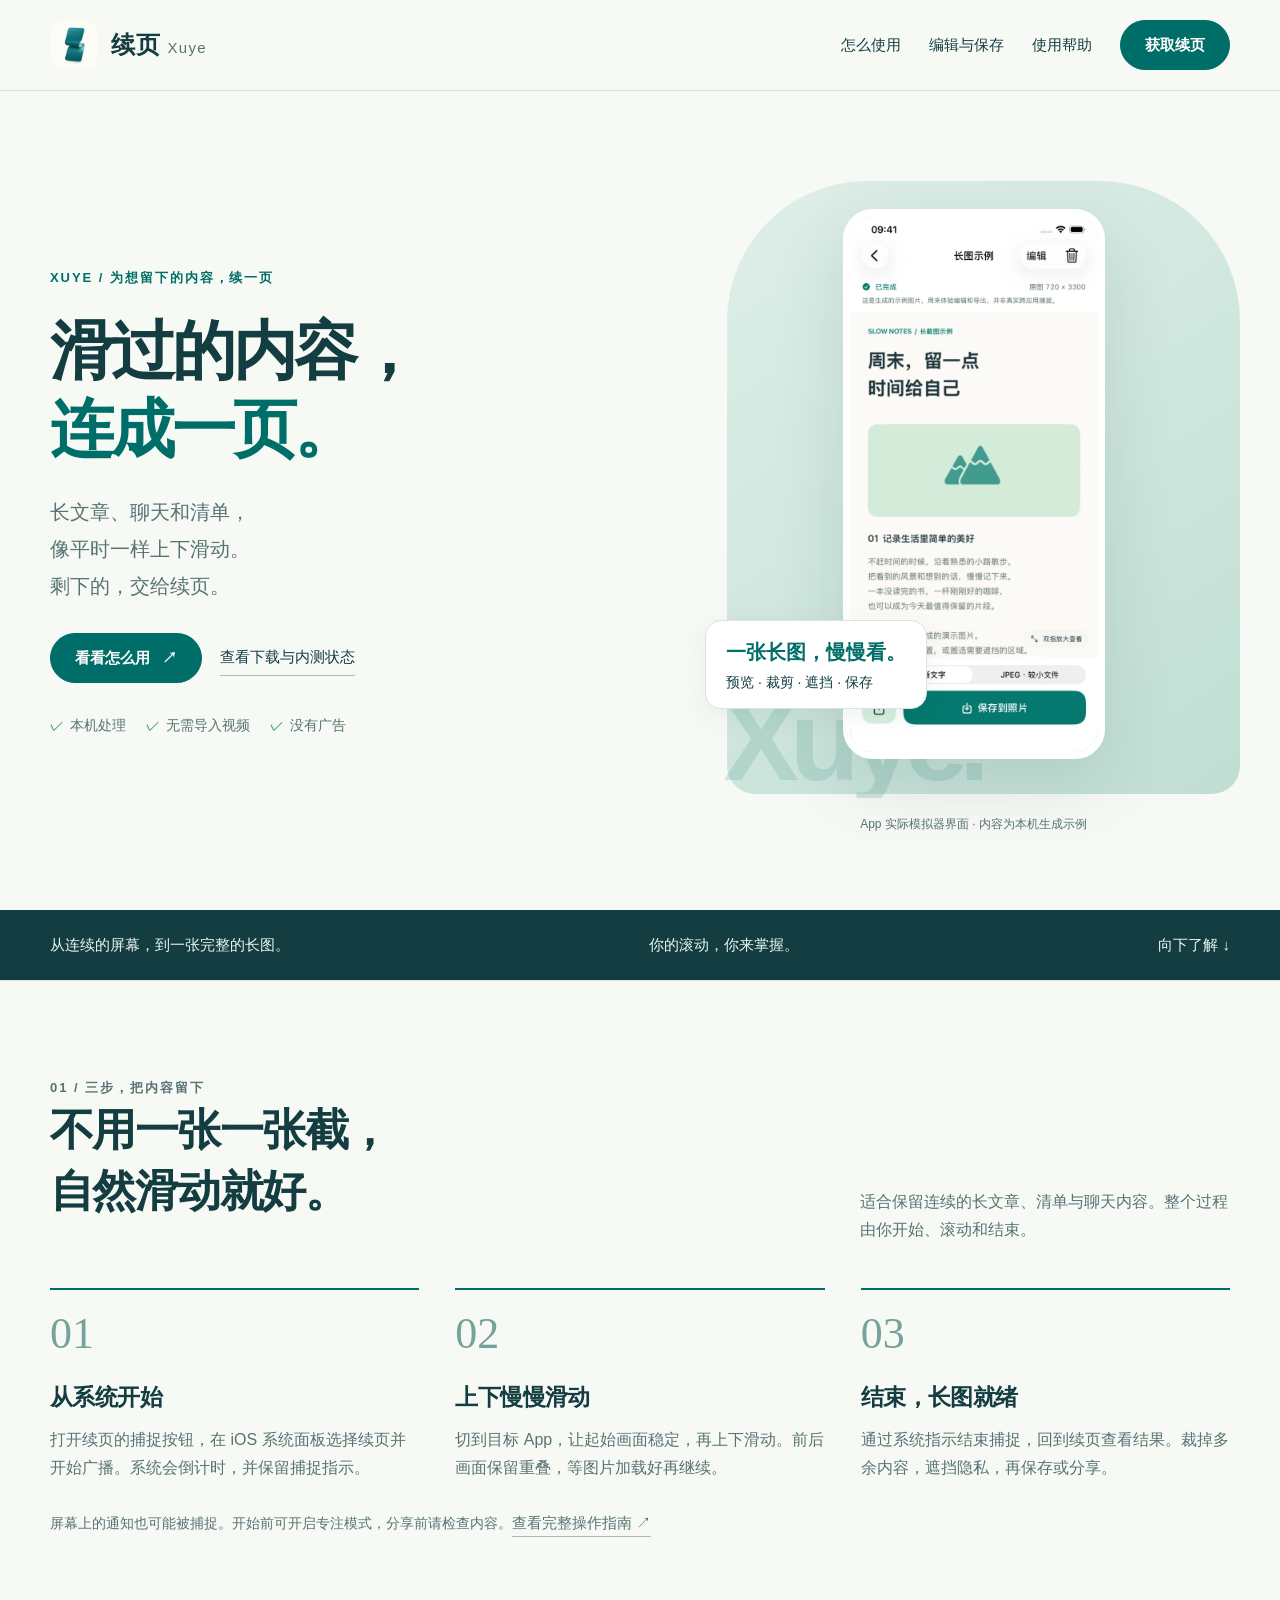
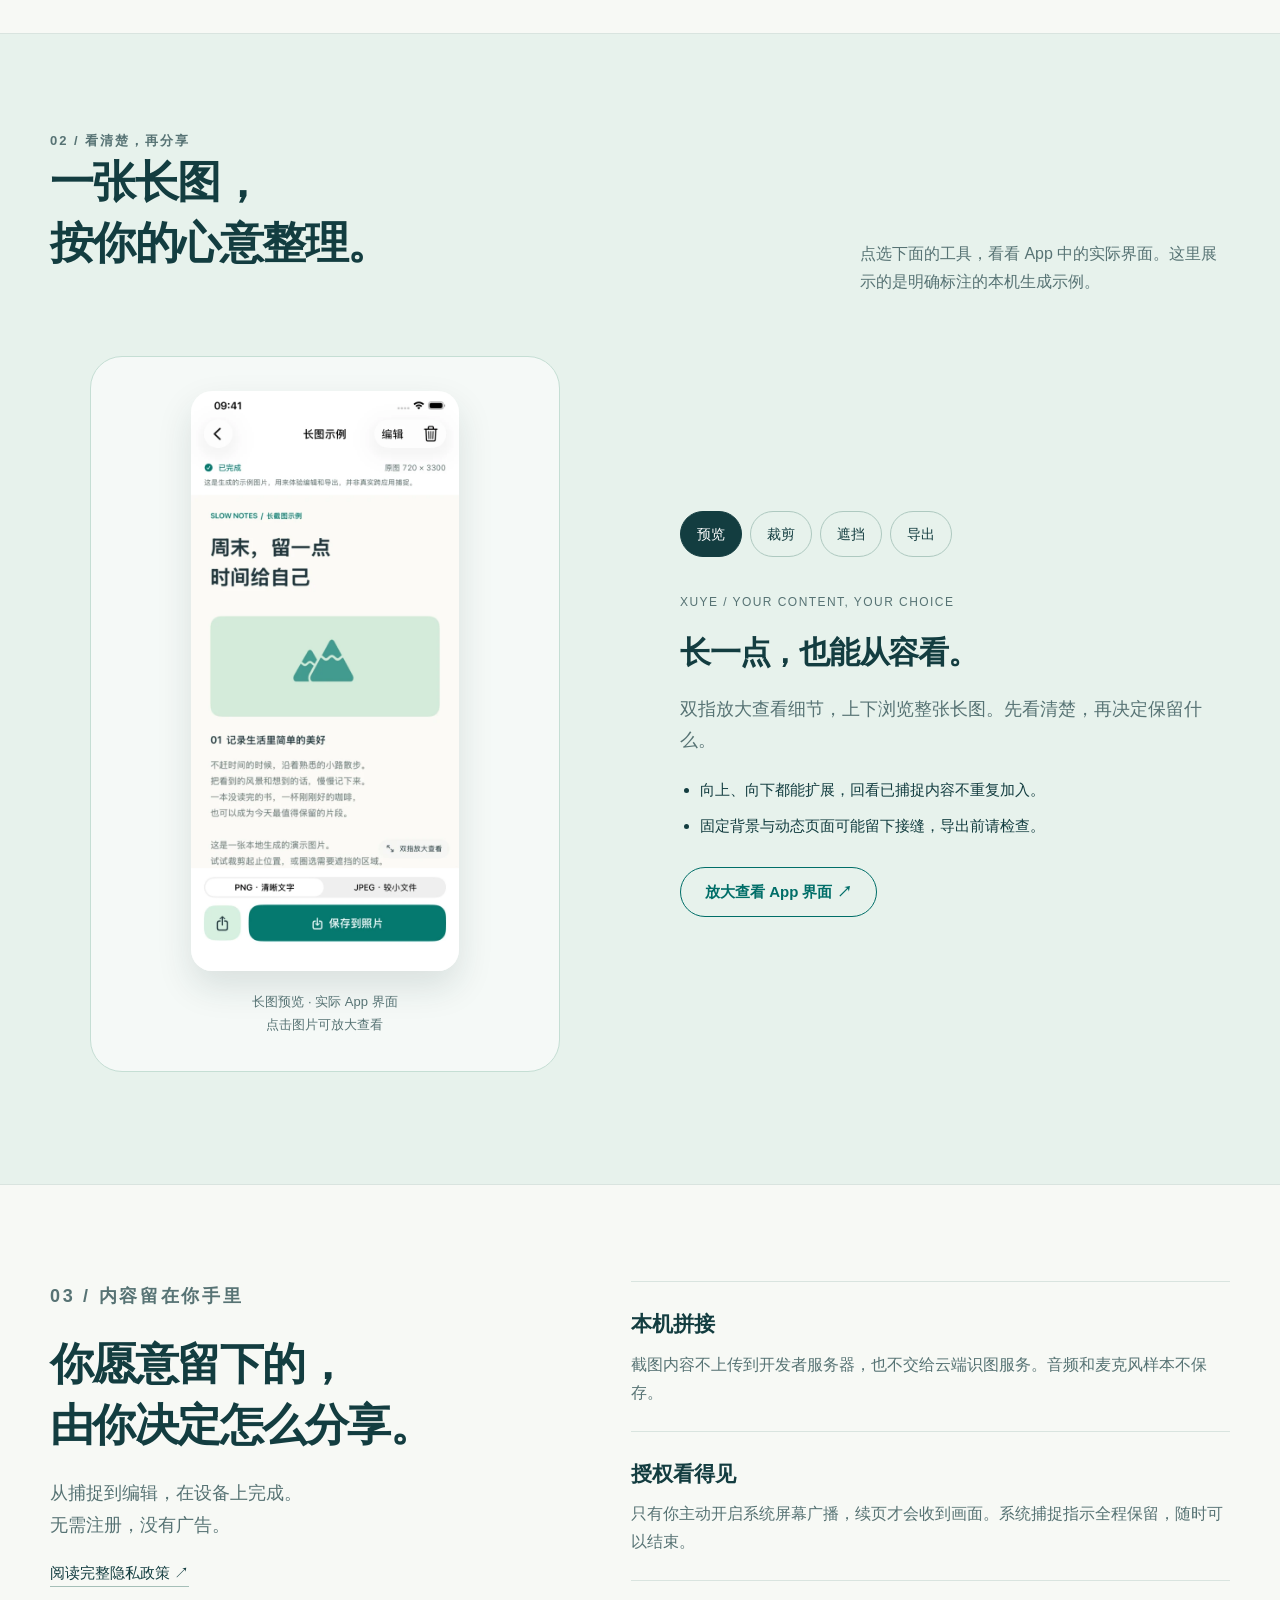
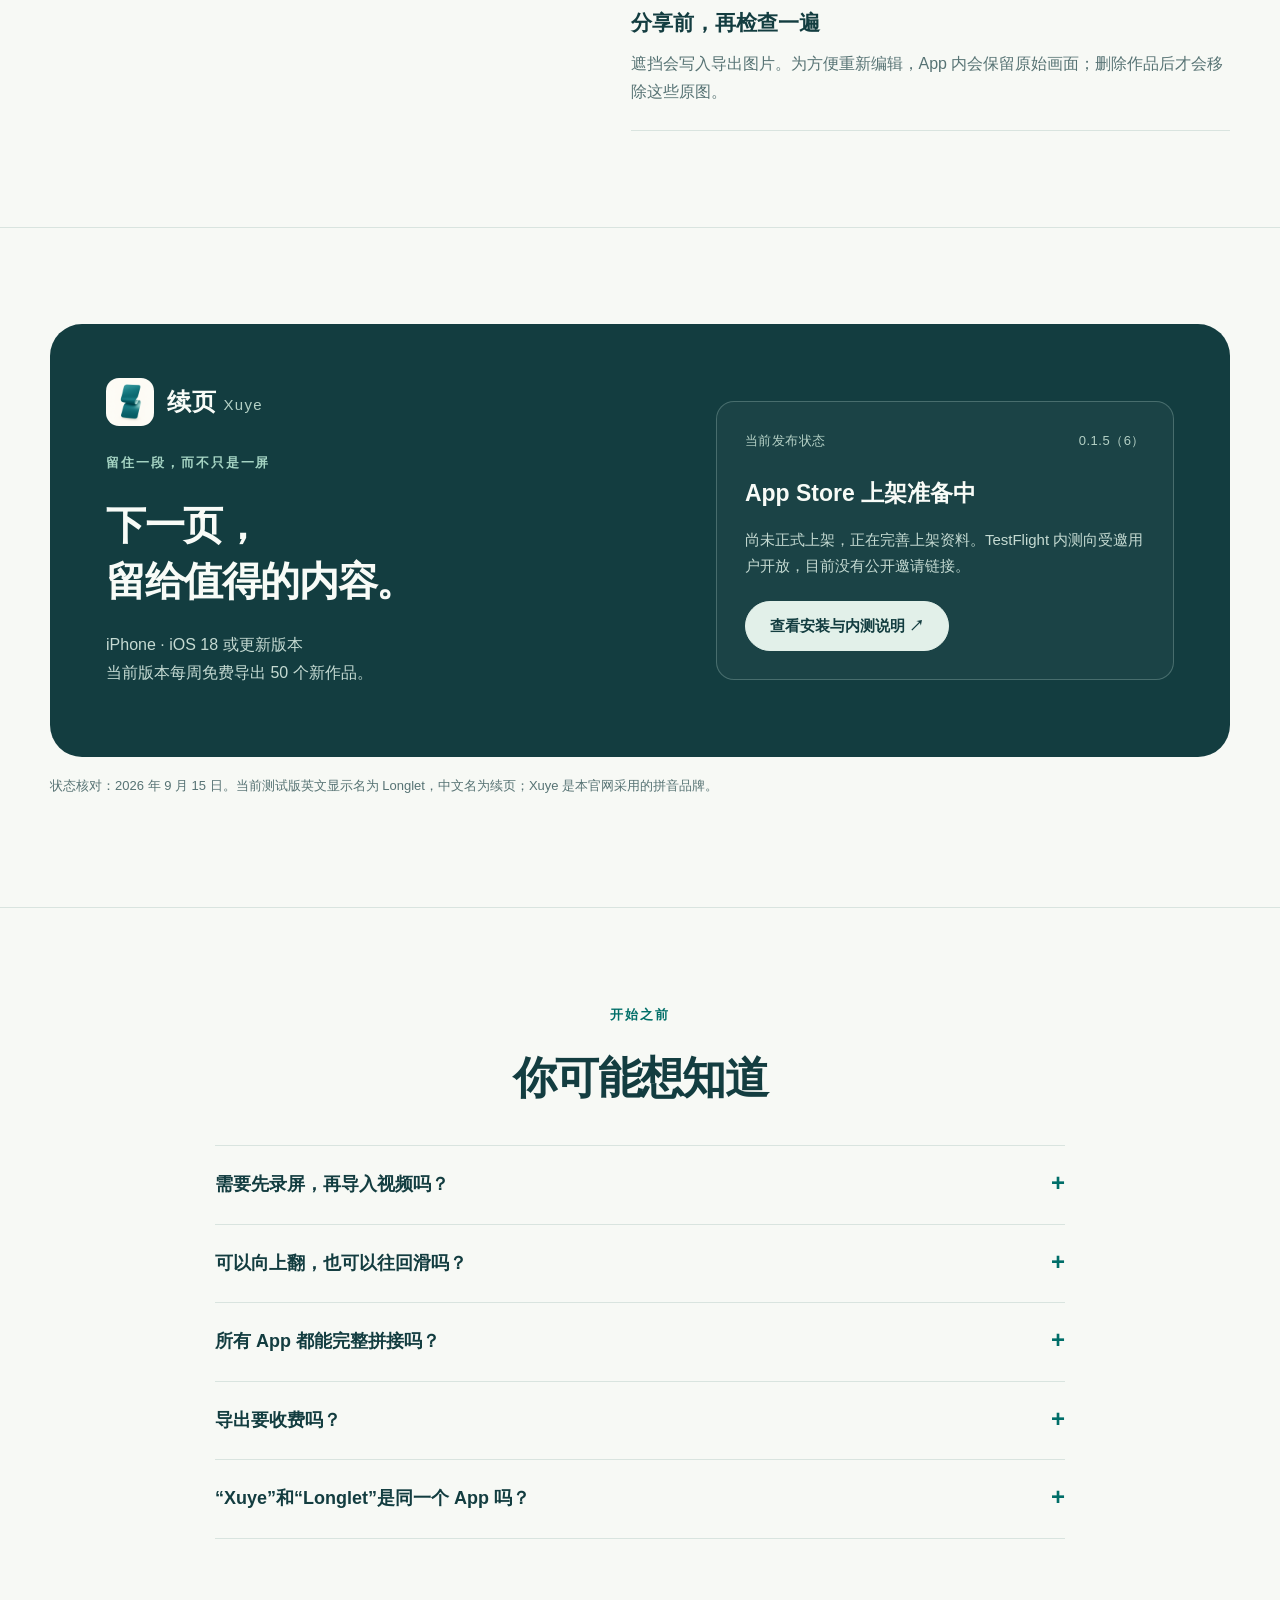
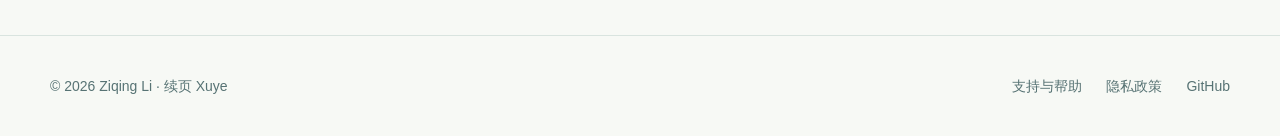
==== website/index.html @ c069013c "feat(web): publish Xuye product support and privacy pages Create the requested public Xuye marketing" ====
<!doctype html><html lang="zh-CN"><head><meta charset="utf-8"><meta name="viewport" content="width=device-width,initial-scale=1"><meta name="description" content="续页 Xuye，让连续滚动的屏幕内容变成一张长图。手动滚动、本机拼接，支持裁剪、隐私遮挡与 PNG/JPEG 导出。"><meta name="theme-color" content="#006e68"><title>续页 Xuye · 滑过的内容，连成一页</title><link rel="icon" href="assets/icon.png"><link rel="apple-touch-icon" href="assets/icon.png"><link rel="stylesheet" href="style.css"><script src="app.js" defer></script><link rel="canonical" href="https://xuye.zqli0924.chatgpt.site/"><meta property="og:type" content="website"><meta property="og:title" content="续页 Xuye · 滑过的内容，连成一页"><meta property="og:url" content="https://xuye.zqli0924.chatgpt.site/"></head><body><a class="skip" href="#main">跳到正文</a><header class="header"><div class="wrap header-inner"><a class="brand" href="./"><img src="assets/icon.png" width="48" height="48" alt="续页青色折页图标"><span>续页<small>Xuye</small></span></a><nav class="nav" id="site-nav" aria-label="主导航"><a href="#how">怎么使用</a><a href="#features">编辑与保存</a><a href="support.html">使用帮助</a><a class="button" href="#get">获取续页</a></nav><button class="menu-button" aria-controls="site-nav" aria-expanded="false" aria-label="展开导航">☰</button></div></header><main id="main"><section class="hero wrap"><div><p class="eyebrow">XUYE / 为想留下的内容，续一页</p><h1>滑过的内容，<br><span>连成一页。</span></h1><p class="hero-lead">长文章、聊天和清单，<br>像平时一样上下滑动。<br>剩下的，交给续页。</p><div class="actions"><a class="button" href="#how">看看怎么用 <span aria-hidden="true">↗</span></a><a class="text-link" href="#get">查看下载与内测状态</a></div><ul class="quiet-points"><li>本机处理</li><li>无需导入视频</li><li>没有广告</li></ul></div><div><div class="hero-art"><div class="hero-panel" aria-hidden="true"></div><div class="hero-word" aria-hidden="true">Xuye.</div><img class="screenshot" src="assets/preview.webp" width="620" height="1342" alt="续页 App 的长图预览界面，展示明确标注的本地生成示例"><div class="hero-caption"><strong>一张长图，慢慢看。</strong>预览 · 裁剪 · 遮挡 · 保存</div></div><p class="image-note">App 实际模拟器界面 · 内容为本机生成示例</p></div></section>
<div class="ribbon"><div class="wrap"><span>从连续的屏幕，到一张完整的长图。</span><span>你的滚动，你来掌握。</span><span>向下了解 ↓</span></div></div>
<section class="section" id="how"><div class="wrap"><div class="section-head"><div><p class="eyebrow">01 / 三步，把内容留下</p><h2>不用一张一张截，<br>自然滑动就好。</h2></div><p>适合保留连续的长文章、清单与聊天内容。整个过程由你开始、滚动和结束。</p></div><div class="steps"><article class="step"><div class="step-number">01</div><h3>从系统开始</h3><p>打开续页的捕捉按钮，在 iOS 系统面板选择续页并开始广播。系统会倒计时，并保留捕捉指示。</p></article><article class="step"><div class="step-number">02</div><h3>上下慢慢滑动</h3><p>切到目标 App，让起始画面稳定，再上下滑动。前后画面保留重叠，等图片加载好再继续。</p></article><article class="step"><div class="step-number">03</div><h3>结束，长图就绪</h3><p>通过系统指示结束捕捉，回到续页查看结果。裁掉多余内容，遮挡隐私，再保存或分享。</p></article></div><p class="step-note">屏幕上的通知也可能被捕捉。开始前可开启专注模式，分享前请检查内容。<a class="text-link" href="support.html#capture">查看完整操作指南 ↗</a></p></div></section>
<section class="section mint-section" id="features"><div class="wrap"><div class="section-head"><div><p class="eyebrow">02 / 看清楚，再分享</p><h2>一张长图，<br>按你的心意整理。</h2></div><p>点选下面的工具，看看 App 中的实际界面。这里展示的是明确标注的本机生成示例。</p></div><div class="feature-layout"><figure class="feature-visual"><button class="preview-button" data-enlarge aria-label="放大查看当前 App 界面"><img id="feature-screen" src="assets/preview.webp" width="620" height="1342" alt="续页 App 中的长图示例预览，支持缩放和上下浏览" loading="lazy"></button><figcaption class="screen-caption"><span id="feature-caption">长图预览 · 实际 App 界面</span><br>点击图片可放大查看</figcaption></figure><div class="feature-copy"><div class="feature-tabs" role="tablist" aria-label="查看 App 功能"><button role="tab" id="mode-preview" data-mode="preview" aria-selected="true" aria-controls="feature-panel">预览</button><button role="tab" id="mode-crop" data-mode="crop" aria-selected="false" aria-controls="feature-panel" tabindex="-1">裁剪</button><button role="tab" id="mode-redact" data-mode="redact" aria-selected="false" aria-controls="feature-panel" tabindex="-1">遮挡</button><button role="tab" id="mode-export" data-mode="export" aria-selected="false" aria-controls="feature-panel" tabindex="-1">导出</button></div><div id="feature-panel" role="tabpanel" aria-labelledby="mode-preview" tabindex="0"><div class="detail-stamp">XUYE / YOUR CONTENT, YOUR CHOICE</div><h3 id="feature-title">长一点，也能从容看。</h3><p id="feature-description">双指放大查看细节，上下浏览整张长图。先看清楚，再决定保留什么。</p><ul id="feature-points"><li>向上、向下都能扩展，回看已捕捉内容不重复加入。</li><li>固定背景与动态页面可能留下接缝，导出前请检查。</li></ul></div><button class="button outline" data-enlarge>放大查看 App 界面 ↗</button></div></div></div></section>
<section class="section" id="privacy"><div class="wrap privacy-layout"><div class="privacy-title"><p class="eyebrow">03 / 内容留在你手里</p><h2>你愿意留下的，<br>由你决定怎么分享。</h2><p>从捕捉到编辑，在设备上完成。<br>无需注册，没有广告。</p><a class="text-link" href="privacy.html">阅读完整隐私政策 ↗</a></div><div class="privacy-lines"><article class="privacy-line"><h3>本机拼接</h3><p>截图内容不上传到开发者服务器，也不交给云端识图服务。音频和麦克风样本不保存。</p></article><article class="privacy-line"><h3>授权看得见</h3><p>只有你主动开启系统屏幕广播，续页才会收到画面。系统捕捉指示全程保留，随时可以结束。</p></article><article class="privacy-line"><h3>分享前，再检查一遍</h3><p>遮挡会写入导出图片。为方便重新编辑，App 内会保留原始画面；删除作品后才会移除这些原图。</p></article></div></div></section>
<section class="section" id="get"><div class="wrap"><div class="download"><div><div class="brand"><img src="assets/icon.png" width="48" height="48" alt=""><span>续页<small>Xuye</small></span></div><p class="eyebrow">留住一段，而不只是一屏</p><h2>下一页，<br>留给值得的内容。</h2><p>iPhone · iOS 18 或更新版本<br>当前版本每周免费导出 50 个新作品。</p></div><div class="status-card"><div class="status-label"><span>当前发布状态</span><span>0.1.5（6）</span></div><h3>App Store 上架准备中</h3><p>尚未正式上架，正在完善上架资料。TestFlight 内测向受邀用户开放，目前没有公开邀请链接。</p><a class="button" href="support.html#install">查看安装与内测说明 ↗</a></div></div><p class="release-note">状态核对：2026 年 9 月 15 日。当前测试版英文显示名为 Longlet，中文名为续页；Xuye 是本官网采用的拼音品牌。</p></div></section>
<section class="section"><div class="wrap"><div class="center-head"><p class="eyebrow">开始之前</p><h2>你可能想知道</h2></div><div class="faq-list"><details><summary>需要先录屏，再导入视频吗？</summary><p>不需要。你通过 iOS 系统开始屏幕广播后，续页会直接处理系统提供的画面。用户手动滚动，结束后回到 App 查看长图。</p></details><details><summary>可以向上翻，也可以往回滑吗？</summary><p>可以。续页支持从当前位置向上或向下扩展，回到已捕捉的区域时去重。请平稳滚动并保留画面重叠，快速跳页或动态重排仍可能无法衔接。</p></details><details><summary>所有 App 都能完整拼接吗？</summary><p>无法保证。受保护的内容、动画、重复画面、缺少重叠或快速跳页都可能影响结果。固定照片壁纸也可能出现接缝。请检查首尾与接缝，详细边界见<a href="support.html#quality">使用帮助</a>。</p></details><details><summary>导出要收费吗？</summary><p>当前 0.1.5 版本每周免费导出 50 个新作品，失败、取消和同一作品重复导出不会额外扣次数。本版不提供新的购买入口，未来政策以实际版本说明为准。</p></details><details><summary>“Xuye”和“Longlet”是同一个 App 吗？</summary><p>是的。本官网使用“续页 Xuye”品牌；当前已提交的 App 及 TestFlight 英文显示名仍为 Longlet。请认准青色折页图标，App ID 为 6811703874。</p></details></div></div></section>
<dialog class="dialog" id="screen-dialog" aria-labelledby="dialog-title"><div class="dialog-head"><h2 id="dialog-title">长图预览 · 实际 App 界面</h2><button data-close aria-label="关闭图片预览">×</button></div><img class="dialog-image" id="dialog-image" src="assets/preview.webp" width="620" height="1342" alt="续页 App 长图示例预览"><p>续页 0.1.5 · 实际模拟器界面。示例内容由 App 在本机生成，不代表真实跨应用捕捉。</p></dialog>
</main><footer class="footer"><div class="wrap footer-inner"><span>© 2026 Ziqing Li · 续页 Xuye</span><div class="footer-links"><a href="support.html">支持与帮助</a><a href="privacy.html">隐私政策</a><a href="https://github.com/lzbaclz/long_screenshot_iphone">GitHub</a></div></div></footer></body></html>
---- website/style.css ----
:root{--ink:#133d40;--muted:#577374;--teal:#006e68;--mint:#d9eee6;--paper:#f7f9f5;--line:#d9e4df;--white:#fff;--font:-apple-system,BlinkMacSystemFont,"Segoe UI","PingFang SC","Hiragino Sans GB","Microsoft YaHei",sans-serif}*{box-sizing:border-box}html{scroll-behavior:smooth;scroll-padding-top:100px}body{margin:0;background:var(--paper);color:var(--ink);font-family:var(--font);line-height:1.75;font-size:16px}a{color:inherit;text-decoration:none}button,input{font:inherit}button,a{-webkit-tap-highlight-color:transparent}button{cursor:pointer}a:focus-visible,button:focus-visible,input:focus-visible,summary:focus-visible{outline:3px solid #c39f31;outline-offset:5px}img{max-width:100%;height:auto;display:block}.wrap{width:min(1180px,calc(100% - 80px));margin:auto}.skip{position:fixed;left:20px;top:-100px;background:var(--ink);color:white;z-index:100;padding:10px 20px}.skip:focus{top:10px}.header{position:sticky;top:0;z-index:20;background:#f7f9f5ef;border-bottom:1px solid var(--line);backdrop-filter:blur(18px)}.header-inner{height:90px;display:flex;align-items:center;gap:36px}.brand{display:inline-flex;align-items:center;gap:13px;font-weight:750;font-size:24px;letter-spacing:.03em;white-space:nowrap}.brand img{width:48px;height:48px;border-radius:13px}.brand small{font-size:15px;color:var(--muted);font-weight:500;letter-spacing:.09em;margin-left:7px}.nav{display:flex;align-items:center;gap:28px;margin-left:auto;font-size:15px}.nav a:hover{color:var(--teal)}.button{display:inline-flex;align-items:center;justify-content:center;gap:12px;min-height:50px;padding:11px 24px;border:1px solid var(--teal);border-radius:100px;background:var(--teal);color:#fff;font-size:15px;font-weight:600;line-height:1.6}.button:hover{background:#075953}.button.outline{color:var(--teal);background:transparent}.button.outline:hover{background:var(--mint)}.menu-button{display:none}.eyebrow{font-size:13px;letter-spacing:.15em;font-weight:600;color:var(--teal);margin:0 0 22px;text-transform:uppercase}.hero{display:grid;grid-template-columns:1.1fr .9fr;gap:40px;padding-top:78px;padding-bottom:75px;align-items:center;min-height:790px}.hero h1{font-size:clamp(44px,5vw,68px);line-height:1.22;font-weight:750;letter-spacing:-.045em;margin:0 0 26px}.hero h1 span{color:var(--teal)}.hero-lead{font-size:20px;line-height:1.85;color:var(--muted);max-width:440px;margin-bottom:28px}.actions{display:flex;flex-wrap:wrap;align-items:center;gap:18px}.text-link{font-size:15px;border-bottom:1px solid #a5bfb8;padding:5px 0}.quiet-points{display:flex;gap:20px;list-style:none;padding:0;margin:30px 0 0;font-size:14px;color:var(--muted)}.quiet-points li::before{content:'✓';margin-right:6px;color:var(--teal)}.hero-art{position:relative;min-height:630px;display:flex;justify-content:center;align-items:center}.hero-panel{position:absolute;inset:12px -10px 5px 10px;background:linear-gradient(145deg,#deefe8,#c1ded5);border-radius:140px 140px 28px 28px}.hero-word{position:absolute;bottom:1px;left:6px;font-size:114px;line-height:1;font-weight:650;letter-spacing:-.08em;color:#77aea44d;overflow:hidden}.screenshot{width:262px;border:7px solid #fff;border-radius:30px;box-shadow:0 24px 70px #18443e20;position:relative}.hero-caption{position:absolute;left:-12px;bottom:90px;background:var(--white);border:1px solid var(--line);border-radius:16px;padding:14px 20px;font-size:14px;box-shadow:0 8px 28px #153d3410}.hero-caption strong{display:block;font-size:20px;color:var(--teal)}.image-note{font-size:12px;color:var(--muted);margin:15px 0 0;text-align:center}.section{padding:96px 0;border-top:1px solid var(--line)}.section h2{font-size:clamp(30px,3.4vw,44px);line-height:1.4;letter-spacing:-.035em;margin:0 0 22px}.section-lead{font-size:18px;color:var(--muted);max-width:500px}.footer{border-top:1px solid var(--line);padding:38px 0;font-size:14px;color:var(--muted)}.footer-inner{display:flex;justify-content:space-between;gap:20px;align-items:center}.footer-links{display:flex;flex-wrap:wrap;gap:24px}.notice{padding:18px 24px;border:1px solid var(--line);border-radius:16px;font-size:15px;color:var(--muted)}@media(max-width:800px){.wrap{width:calc(100% - 40px)}.header-inner{height:76px;gap:16px}.brand{font-size:21px}.brand img{width:42px;height:42px}.brand small{font-size:13px}.nav{gap:16px}.nav a:not(.button){display:none}.nav .button{padding:9px 16px;min-height:42px;font-size:14px}.hero{grid-template-columns:1fr;padding-top:46px;gap:32px;min-height:0;padding-bottom:56px}.hero h1{font-size:46px}.hero-lead{font-size:18px}.hero-art{min-height:585px;margin:0 12px}.hero-panel{inset:0}.hero-caption{left:-12px;bottom:60px}.hero-word{font-size:96px;bottom:5px;left:0}.quiet-points{font-size:13px;gap:14px}.section{padding:60px 0}.footer-inner{align-items:flex-start;flex-direction:column}.eyebrow{font-size:12px;margin-bottom:18px}}@media(prefers-reduced-motion:reduce){html{scroll-behavior:auto}*{animation:none!important;transition:none!important}}
.ribbon{background:var(--ink);color:#ebf7f2;padding:22px 0}.ribbon .wrap{display:flex;justify-content:space-between;gap:24px;font-size:15px}.section-head{display:flex;justify-content:space-between;align-items:flex-end;gap:40px;margin-bottom:44px}.section-head p{max-width:370px;margin:0;color:var(--muted)}.steps{display:grid;grid-template-columns:repeat(3,1fr);gap:36px}.step{border-top:2px solid var(--teal);padding-top:22px}.step-number{font-family:Georgia,serif;font-size:44px;color:#76a29a;line-height:1;margin-bottom:24px}.step h3{font-size:23px;line-height:1.5;margin:0 0 12px;letter-spacing:-.025em}.step p{color:var(--muted);margin:0}.step-note{font-size:14px;color:var(--muted);margin:28px 0 0}.mint-section{background:#e7f2ec}.feature-layout{display:grid;grid-template-columns:1fr 1fr;gap:80px;align-items:center}.feature-visual{background:#fff9;border:1px solid #c5ded4;border-radius:32px;padding:34px;display:flex;flex-direction:column;align-items:center}.feature-visual img{width:268px;border-radius:21px;box-shadow:0 16px 35px #153b3620}.preview-button{border:0;background:transparent;padding:0;max-width:100%;cursor:zoom-in;border-radius:21px}.screen-caption{font-size:13px;color:var(--muted);text-align:center;margin:20px 0 0}.feature-tabs{display:flex;flex-wrap:wrap;gap:8px;margin:0 0 35px}.feature-tabs button{padding:10px 16px;min-height:44px;background:transparent;border:1px solid #aec9c0;border-radius:100px;color:var(--ink);font-size:14px}.feature-tabs button[aria-selected=true]{background:var(--ink);color:white;border-color:var(--ink)}.feature-copy h3{font-size:31px;line-height:1.45;margin:0 0 18px;letter-spacing:-.04em}.feature-copy p{font-size:18px;color:var(--muted);margin:0 0 20px}.feature-copy ul{padding-left:20px;margin:0 0 28px;color:var(--ink);font-size:15px}.feature-copy li+li{margin-top:10px}.detail-stamp{font-size:12px;letter-spacing:.12em;color:var(--muted);margin-bottom:18px}.privacy-layout{display:grid;grid-template-columns:.9fr 1.1fr;gap:90px;align-items:start}.privacy-title{position:sticky;top:130px}.privacy-title p{color:var(--muted);font-size:18px}.privacy-lines{border-top:1px solid var(--line)}.privacy-line{padding:24px 0;border-bottom:1px solid var(--line)}.privacy-line h3{font-size:21px;margin:0 0 8px}.privacy-line p{margin:0;color:var(--muted)}.download{background:var(--ink);color:#f8fbf7;border-radius:32px;padding:54px 56px;display:grid;grid-template-columns:1.1fr .9fr;gap:50px;align-items:center}.download h2{font-size:40px;margin:0 0 22px}.download .eyebrow{color:#a4d3c2}.download p{color:#c5dad2}.download .brand{margin-bottom:26px}.download .brand small{color:#b4d0c5}.status-card{padding:28px;background:#ffffff09;border:1px solid #8dafaa65;border-radius:18px}.status-label{font-size:13px;letter-spacing:.04em;display:flex;justify-content:space-between;color:#b4d0c5}.status-card h3{font-size:23px;margin:20px 0 14px}.status-card p{font-size:15px;margin:0 0 21px}.status-card .button{background:#e2f0e9;color:var(--ink);border-color:#e2f0e9}.release-note{font-size:13px;color:var(--muted);margin-top:18px}.faq-list{border-top:1px solid var(--line);max-width:850px;margin:0 auto}.faq-list details{border-bottom:1px solid var(--line);padding:23px 0}.faq-list summary{font-size:18px;font-weight:600;cursor:pointer;list-style:none;position:relative;padding-right:35px}.faq-list summary::-webkit-details-marker{display:none}.faq-list summary::after{content:'+';position:absolute;right:0;font-size:24px;line-height:1.2;color:var(--teal)}.faq-list details[open] summary::after{content:'−'}.faq-list p{margin:16px 40px 0 0;color:var(--muted)}.faq-list a{border-bottom:1px solid #a7bfb6}.center-head{text-align:center;margin-bottom:36px}.dialog{padding:0;border:0;border-radius:22px;width:min(670px,calc(100% - 30px));max-height:90vh;background:var(--paper);color:var(--ink);box-shadow:0 28px 100px #001e2370}.dialog::backdrop{background:#082d34aa;backdrop-filter:blur(6px)}.dialog-head{display:flex;align-items:center;justify-content:space-between;gap:20px;padding:18px 24px;position:sticky;top:0;background:var(--paper);border-bottom:1px solid var(--line)}.dialog-head h2{font-size:17px;margin:0}.dialog-head button{width:40px;height:40px;border:0;background:var(--mint);border-radius:50%;font-size:24px;color:var(--ink)}.dialog-image{width:100%;padding:20px;max-width:520px;margin:auto}.dialog p{padding:0 24px 20px;font-size:14px;color:var(--muted)}.document-hero{padding:64px 0 38px;border-bottom:1px solid var(--line)}.document-hero h1{font-size:clamp(38px,5vw,54px);line-height:1.3;letter-spacing:-.04em;margin:0 0 20px}.document-hero .lead{font-size:20px;color:var(--muted);max-width:720px}.doc-meta{font-size:14px;color:var(--muted)}.doc-layout{display:grid;grid-template-columns:230px 1fr;gap:65px;padding:54px 0 88px}.toc{align-self:start;position:sticky;top:125px;border-left:1px solid var(--line);padding:4px 0 4px 22px;font-size:14px}.toc strong{display:block;margin-bottom:10px;font-weight:600}.toc a{display:block;margin:9px 0;color:var(--muted)}.toc a:hover{color:var(--teal)}.prose{max-width:760px}.prose section{margin:0 0 38px;scroll-margin-top:115px}.prose h2{font-size:26px;line-height:1.4;letter-spacing:-.025em;margin:0 0 18px}.prose h3{font-size:20px;margin:25px 0 12px}.prose p{margin:0 0 16px;line-height:1.9}.prose li{margin:9px 0;line-height:1.85}.prose ul,.prose ol{padding-left:24px}.prose a{color:var(--teal);text-decoration:underline;text-underline-offset:4px}.prose .callout{background:#e6f0ea;border-left:3px solid var(--teal);padding:20px 24px;border-radius:0 12px 12px 0;margin:22px 0}.prose .callout p:last-child{margin:0}.language-links{display:flex;gap:10px;margin-top:20px}.language-links a{padding:7px 17px;border:1px solid var(--line);border-radius:30px;font-size:14px}.doc-divider{border:0;border-top:1px solid var(--line);margin:55px 0}.support-topics{display:grid;grid-template-columns:repeat(3,1fr);gap:18px;margin:25px 0 0}.support-topics a{padding:16px 20px;border:1px solid var(--line);border-radius:14px;font-size:15px}.support-topics a:hover{background:var(--mint)}.support-topics small{display:block;color:var(--muted);font-size:13px}.contact-box{background:var(--ink);color:#e9f7f0;border-radius:20px;padding:30px}.contact-box p{color:#cadfd6}.contact-box a{color:#fff;overflow-wrap:anywhere}.support-section ol li{padding-left:7px}.version-pill{padding:4px 11px;border-radius:20px;background:var(--mint);font-size:13px;color:var(--teal);white-space:nowrap}
@media(max-width:1000px){.feature-layout{gap:40px}.privacy-layout{gap:45px}.download{padding:40px}.hero-caption{left:-25px}.header-inner{gap:20px}.nav{gap:20px}}@media(max-width:800px){.ribbon .wrap{font-size:13px;gap:10px}.ribbon .wrap span:last-child{display:none}.section-head{display:block;margin-bottom:32px}.section-head p{max-width:100%}.steps{grid-template-columns:1fr;gap:28px}.step{display:grid;grid-template-columns:48px 1fr;column-gap:16px}.step-number{grid-row:1/3;font-size:34px;margin:0}.step h3{font-size:22px}.step p{grid-column:2}.feature-layout{grid-template-columns:1fr;gap:35px}.feature-visual{order:2;padding:25px}.feature-copy{order:1}.feature-tabs{margin-bottom:25px}.feature-copy h3{font-size:29px}.privacy-layout{grid-template-columns:1fr;gap:28px}.privacy-title{position:static}.download{grid-template-columns:1fr;padding:32px 25px;gap:25px;border-radius:24px}.download h2{font-size:31px}.download .brand{margin-bottom:20px}.status-card{padding:23px}.doc-layout{grid-template-columns:1fr;gap:30px;padding-top:30px}.toc{position:static;display:flex;flex-wrap:wrap;gap:8px 18px;padding-left:0;border:0;padding-bottom:24px;border-bottom:1px solid var(--line)}.toc strong{width:100%;margin:0}.toc a{margin:0}.document-hero{padding-top:42px}.document-hero .lead{font-size:18px}.support-topics{grid-template-columns:1fr;gap:10px}.support-topics a{padding:12px 18px}.prose h2{font-size:25px}.prose p{line-height:1.85}.nav{margin-left:auto}.nav a:not(.button){display:none}.menu-button{display:block;background:transparent;color:var(--ink);border:0;font-size:22px;padding:8px;min-width:44px;min-height:44px}.nav.open{position:absolute;top:76px;left:0;right:0;padding:22px 25px;background:var(--paper);border-bottom:1px solid var(--line);display:flex;flex-direction:column;align-items:stretch;gap:20px}.nav.open a:not(.button){display:block}.nav.open .button{display:none}.hero-caption{left:-12px}.quiet-points{flex-wrap:wrap}.footer-links{gap:15px 22px}.contact-box{padding:24px}.faq-list p{margin-right:10px}}@media(max-width:420px){.wrap{width:calc(100% - 32px)}.header-inner{gap:8px}.brand{gap:8px;font-size:20px}.brand small{margin-left:5px;font-size:12px}.brand img{width:38px;height:38px}.nav .button{font-size:13px;padding:9px 12px}.hero h1{font-size:42px}.hero-art{min-height:568px}.screenshot{width:245px}.hero-caption strong{font-size:18px}.hero-caption{padding:12px 15px}.hero-word{font-size:86px}.actions{gap:14px}.hero-lead{margin-bottom:24px}.ribbon .wrap{font-size:12px}}
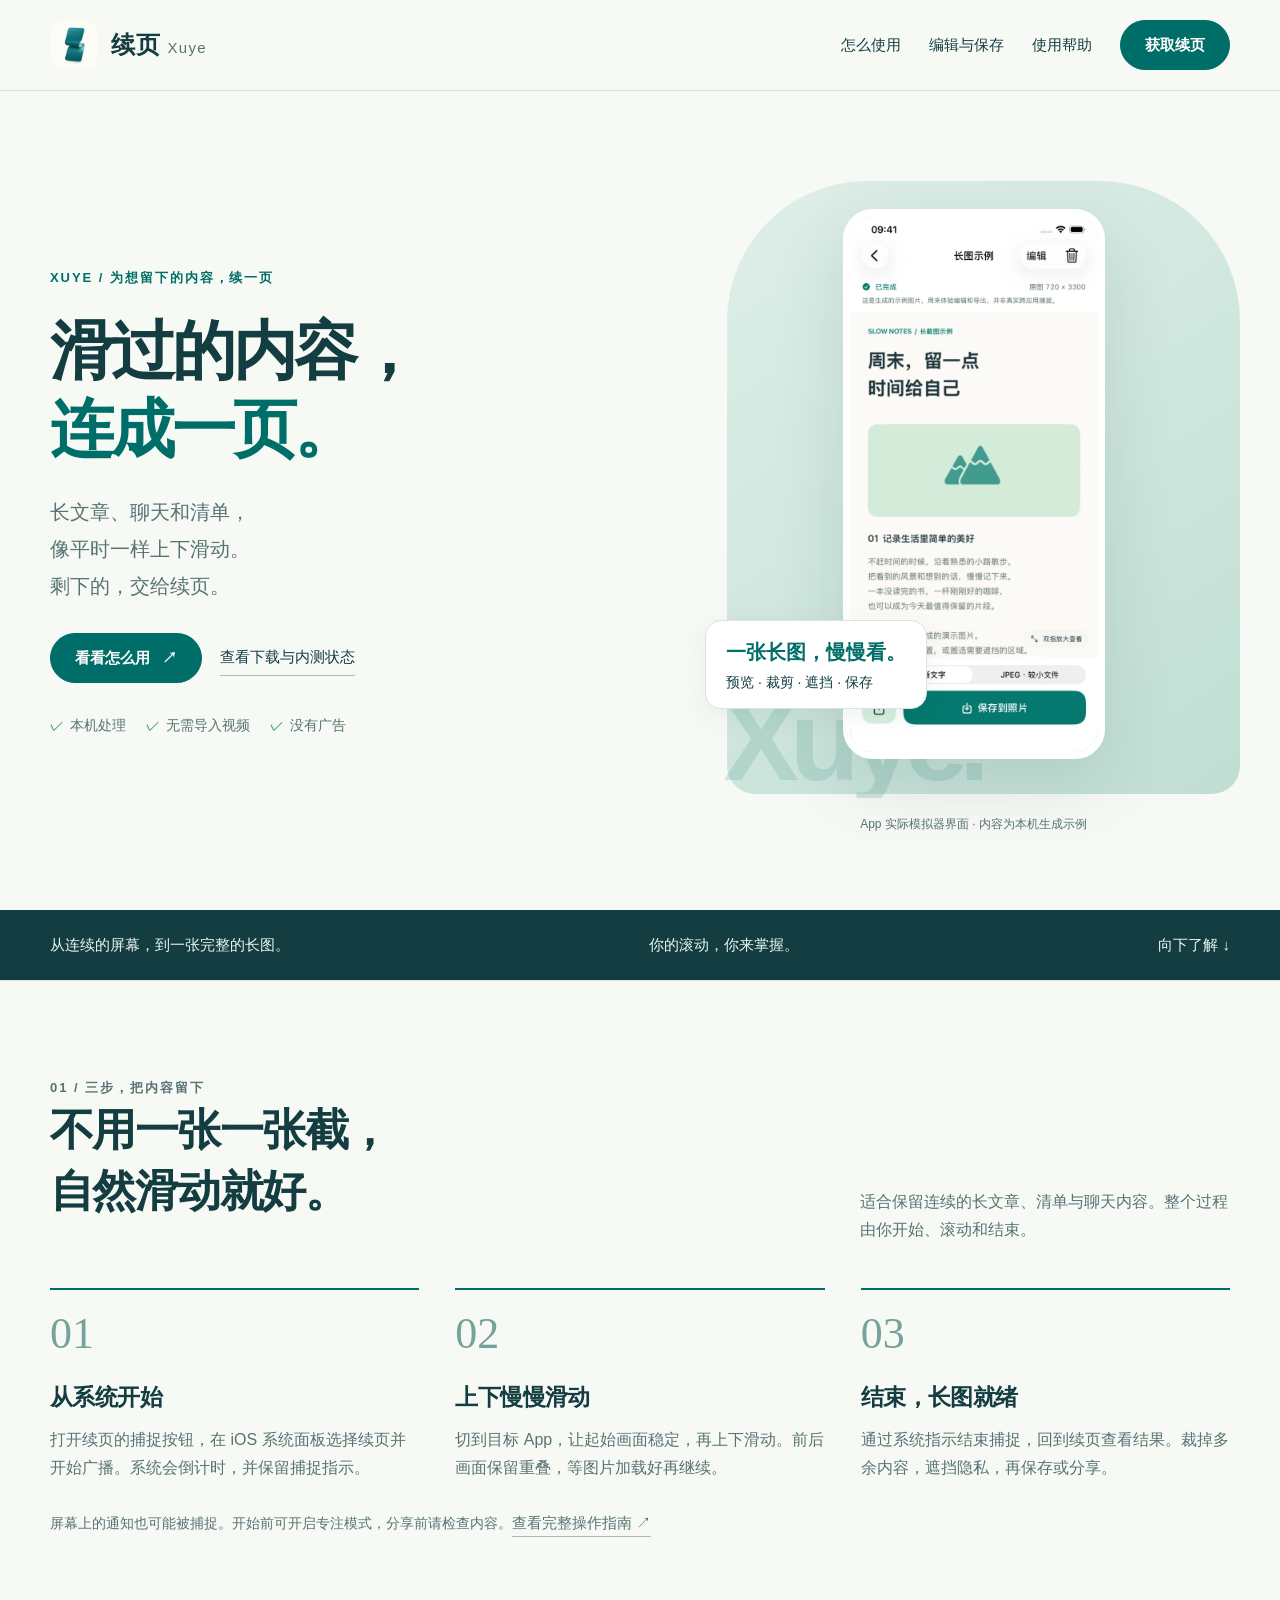
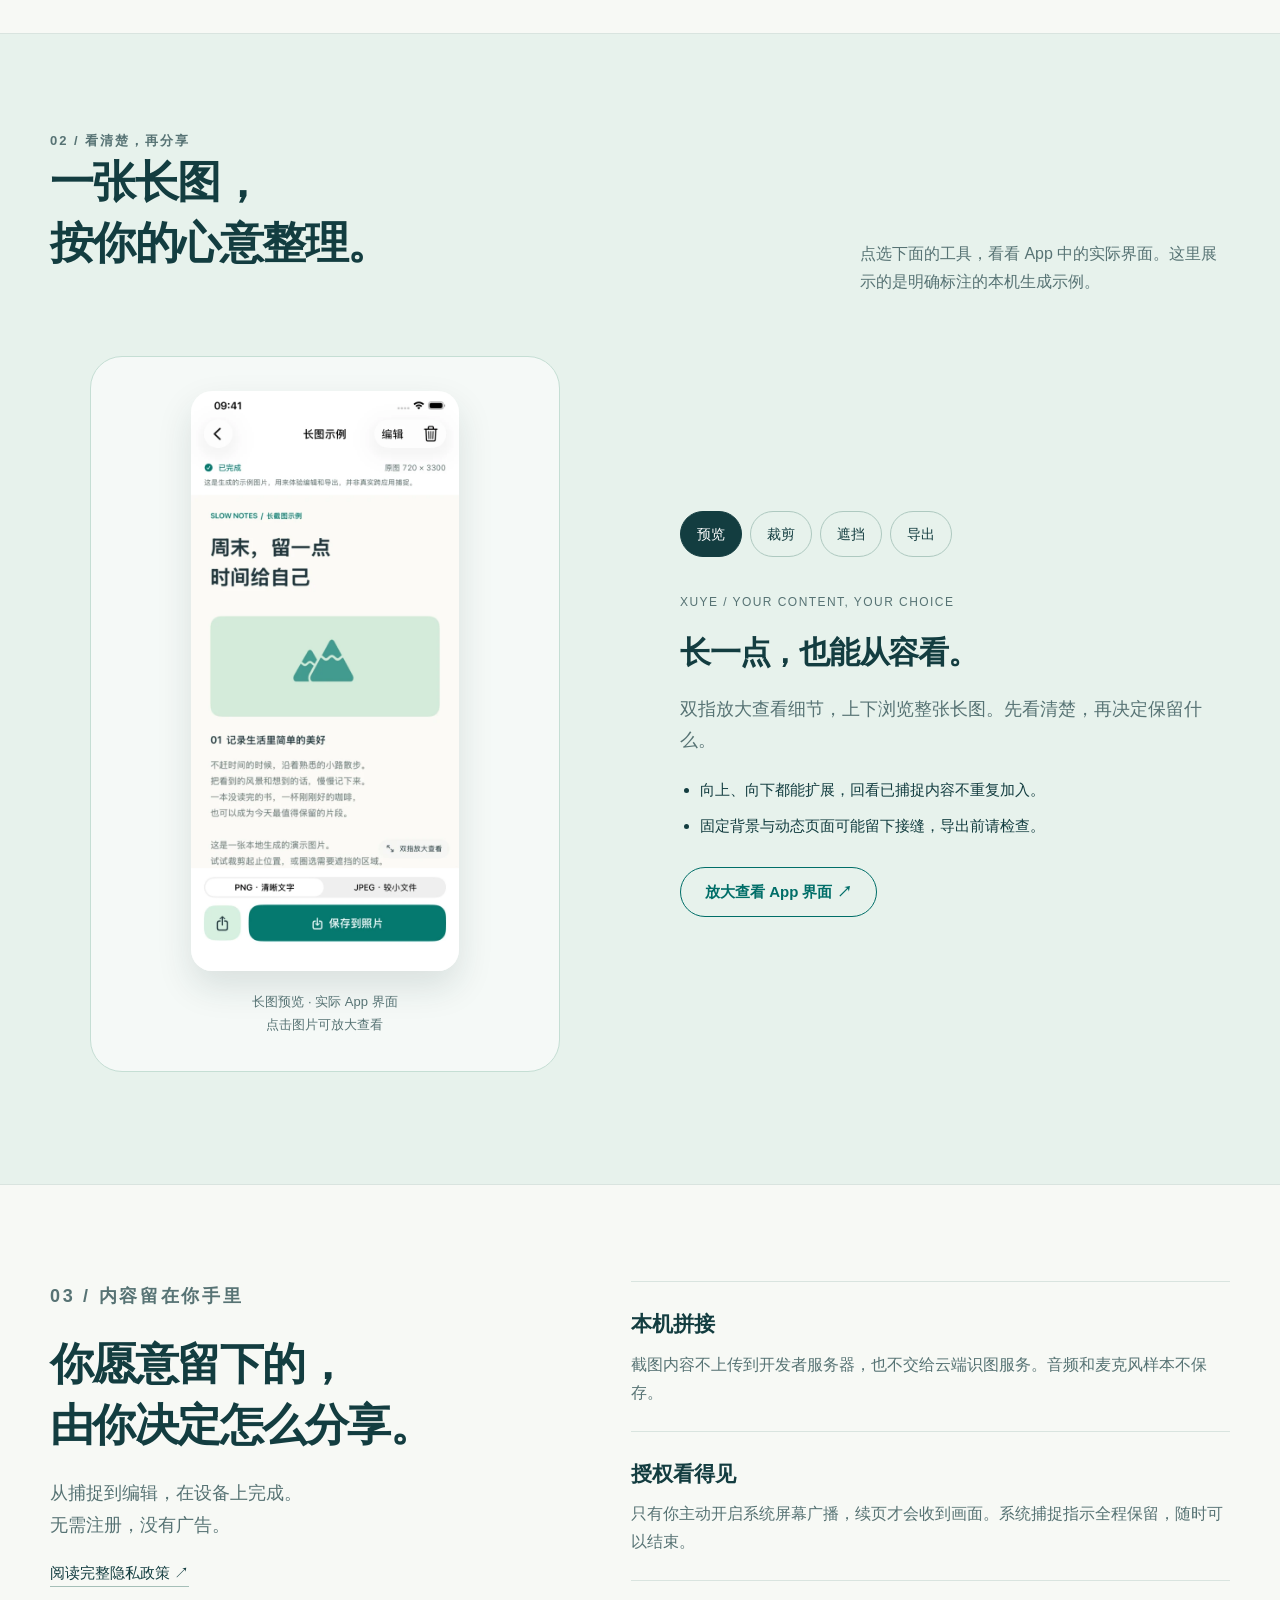
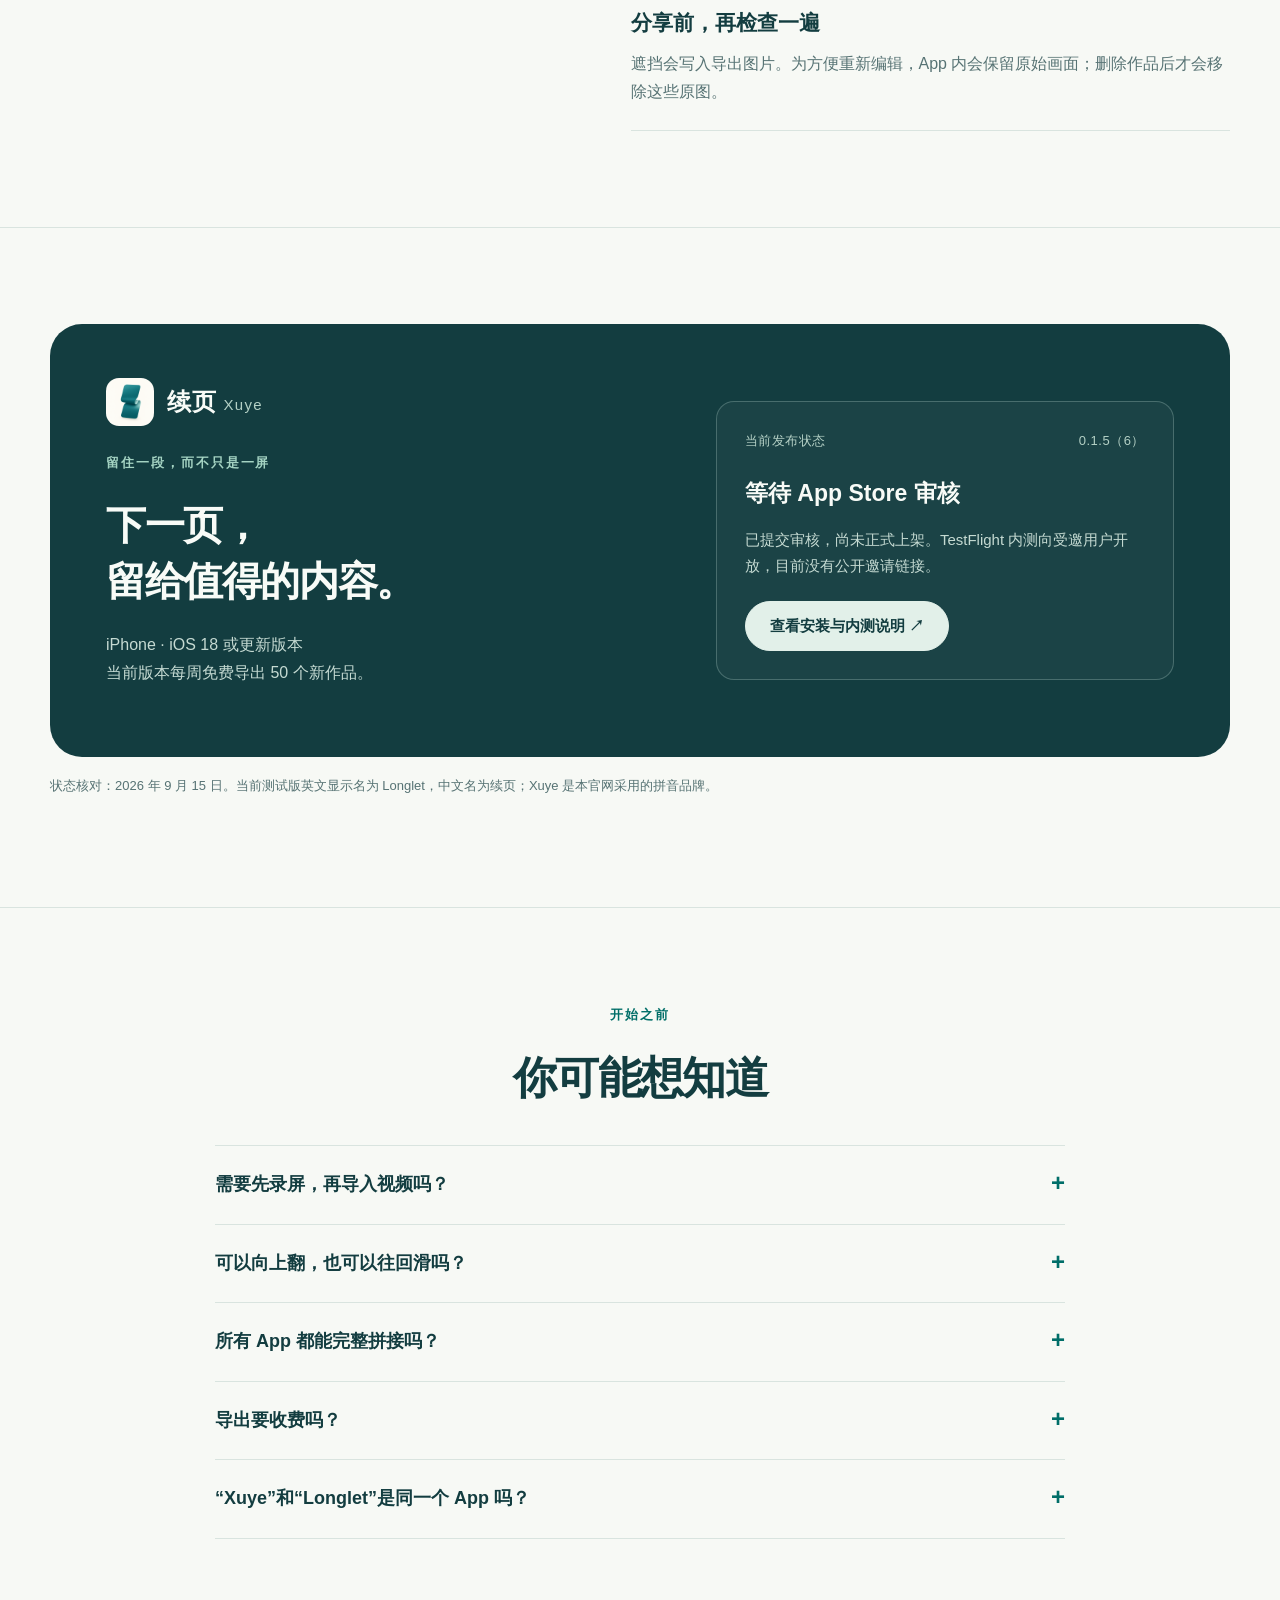
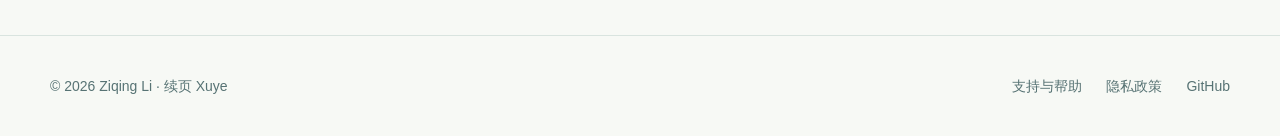
==== commit 14354444: "fix(web): migrate Xuye to repository GitHub Pages Follow the user-requested GitHub Pages hosting mod" ====
--- a/website/index.html
+++ b/website/index.html
@@ -1,9 +1,9 @@
-<!doctype html><html lang="zh-CN"><head><meta charset="utf-8"><meta name="viewport" content="width=device-width,initial-scale=1"><meta name="description" content="续页 Xuye，让连续滚动的屏幕内容变成一张长图。手动滚动、本机拼接，支持裁剪、隐私遮挡与 PNG/JPEG 导出。"><meta name="theme-color" content="#006e68"><title>续页 Xuye · 滑过的内容，连成一页</title><link rel="icon" href="assets/icon.png"><link rel="apple-touch-icon" href="assets/icon.png"><link rel="stylesheet" href="style.css"><script src="app.js" defer></script><link rel="canonical" href="https://xuye.zqli0924.chatgpt.site/"><meta property="og:type" content="website"><meta property="og:title" content="续页 Xuye · 滑过的内容，连成一页"><meta property="og:url" content="https://xuye.zqli0924.chatgpt.site/"></head><body><a class="skip" href="#main">跳到正文</a><header class="header"><div class="wrap header-inner"><a class="brand" href="./"><img src="assets/icon.png" width="48" height="48" alt="续页青色折页图标"><span>续页<small>Xuye</small></span></a><nav class="nav" id="site-nav" aria-label="主导航"><a href="#how">怎么使用</a><a href="#features">编辑与保存</a><a href="support.html">使用帮助</a><a class="button" href="#get">获取续页</a></nav><button class="menu-button" aria-controls="site-nav" aria-expanded="false" aria-label="展开导航">☰</button></div></header><main id="main"><section class="hero wrap"><div><p class="eyebrow">XUYE / 为想留下的内容，续一页</p><h1>滑过的内容，<br><span>连成一页。</span></h1><p class="hero-lead">长文章、聊天和清单，<br>像平时一样上下滑动。<br>剩下的，交给续页。</p><div class="actions"><a class="button" href="#how">看看怎么用 <span aria-hidden="true">↗</span></a><a class="text-link" href="#get">查看下载与内测状态</a></div><ul class="quiet-points"><li>本机处理</li><li>无需导入视频</li><li>没有广告</li></ul></div><div><div class="hero-art"><div class="hero-panel" aria-hidden="true"></div><div class="hero-word" aria-hidden="true">Xuye.</div><img class="screenshot" src="assets/preview.webp" width="620" height="1342" alt="续页 App 的长图预览界面，展示明确标注的本地生成示例"><div class="hero-caption"><strong>一张长图，慢慢看。</strong>预览 · 裁剪 · 遮挡 · 保存</div></div><p class="image-note">App 实际模拟器界面 · 内容为本机生成示例</p></div></section>
+<!doctype html><html lang="zh-CN"><head><meta charset="utf-8"><meta name="viewport" content="width=device-width,initial-scale=1"><meta name="description" content="续页 Xuye，让连续滚动的屏幕内容变成一张长图。手动滚动、本机拼接，支持裁剪、隐私遮挡与 PNG/JPEG 导出。"><meta name="theme-color" content="#006e68"><title>续页 Xuye · 滑过的内容，连成一页</title><link rel="icon" href="assets/icon.png"><link rel="apple-touch-icon" href="assets/icon.png"><link rel="stylesheet" href="style.css"><script src="app.js" defer></script><link rel="canonical" href="https://lzbaclz.github.io/long_screenshot_iphone/"><meta property="og:type" content="website"><meta property="og:title" content="续页 Xuye · 滑过的内容，连成一页"><meta property="og:url" content="https://lzbaclz.github.io/long_screenshot_iphone/"></head><body><a class="skip" href="#main">跳到正文</a><header class="header"><div class="wrap header-inner"><a class="brand" href="./"><img src="assets/icon.png" width="48" height="48" alt="续页青色折页图标"><span>续页<small>Xuye</small></span></a><nav class="nav" id="site-nav" aria-label="主导航"><a href="#how">怎么使用</a><a href="#features">编辑与保存</a><a href="support.html">使用帮助</a><a class="button" href="#get">获取续页</a></nav><button class="menu-button" aria-controls="site-nav" aria-expanded="false" aria-label="展开导航">☰</button></div></header><main id="main"><section class="hero wrap"><div><p class="eyebrow">XUYE / 为想留下的内容，续一页</p><h1>滑过的内容，<br><span>连成一页。</span></h1><p class="hero-lead">长文章、聊天和清单，<br>像平时一样上下滑动。<br>剩下的，交给续页。</p><div class="actions"><a class="button" href="#how">看看怎么用 <span aria-hidden="true">↗</span></a><a class="text-link" href="#get">查看下载与内测状态</a></div><ul class="quiet-points"><li>本机处理</li><li>无需导入视频</li><li>没有广告</li></ul></div><div><div class="hero-art"><div class="hero-panel" aria-hidden="true"></div><div class="hero-word" aria-hidden="true">Xuye.</div><img class="screenshot" src="assets/preview.webp" width="620" height="1342" alt="续页 App 的长图预览界面，展示明确标注的本地生成示例"><div class="hero-caption"><strong>一张长图，慢慢看。</strong>预览 · 裁剪 · 遮挡 · 保存</div></div><p class="image-note">App 实际模拟器界面 · 内容为本机生成示例</p></div></section>
 <div class="ribbon"><div class="wrap"><span>从连续的屏幕，到一张完整的长图。</span><span>你的滚动，你来掌握。</span><span>向下了解 ↓</span></div></div>
 <section class="section" id="how"><div class="wrap"><div class="section-head"><div><p class="eyebrow">01 / 三步，把内容留下</p><h2>不用一张一张截，<br>自然滑动就好。</h2></div><p>适合保留连续的长文章、清单与聊天内容。整个过程由你开始、滚动和结束。</p></div><div class="steps"><article class="step"><div class="step-number">01</div><h3>从系统开始</h3><p>打开续页的捕捉按钮，在 iOS 系统面板选择续页并开始广播。系统会倒计时，并保留捕捉指示。</p></article><article class="step"><div class="step-number">02</div><h3>上下慢慢滑动</h3><p>切到目标 App，让起始画面稳定，再上下滑动。前后画面保留重叠，等图片加载好再继续。</p></article><article class="step"><div class="step-number">03</div><h3>结束，长图就绪</h3><p>通过系统指示结束捕捉，回到续页查看结果。裁掉多余内容，遮挡隐私，再保存或分享。</p></article></div><p class="step-note">屏幕上的通知也可能被捕捉。开始前可开启专注模式，分享前请检查内容。<a class="text-link" href="support.html#capture">查看完整操作指南 ↗</a></p></div></section>
 <section class="section mint-section" id="features"><div class="wrap"><div class="section-head"><div><p class="eyebrow">02 / 看清楚，再分享</p><h2>一张长图，<br>按你的心意整理。</h2></div><p>点选下面的工具，看看 App 中的实际界面。这里展示的是明确标注的本机生成示例。</p></div><div class="feature-layout"><figure class="feature-visual"><button class="preview-button" data-enlarge aria-label="放大查看当前 App 界面"><img id="feature-screen" src="assets/preview.webp" width="620" height="1342" alt="续页 App 中的长图示例预览，支持缩放和上下浏览" loading="lazy"></button><figcaption class="screen-caption"><span id="feature-caption">长图预览 · 实际 App 界面</span><br>点击图片可放大查看</figcaption></figure><div class="feature-copy"><div class="feature-tabs" role="tablist" aria-label="查看 App 功能"><button role="tab" id="mode-preview" data-mode="preview" aria-selected="true" aria-controls="feature-panel">预览</button><button role="tab" id="mode-crop" data-mode="crop" aria-selected="false" aria-controls="feature-panel" tabindex="-1">裁剪</button><button role="tab" id="mode-redact" data-mode="redact" aria-selected="false" aria-controls="feature-panel" tabindex="-1">遮挡</button><button role="tab" id="mode-export" data-mode="export" aria-selected="false" aria-controls="feature-panel" tabindex="-1">导出</button></div><div id="feature-panel" role="tabpanel" aria-labelledby="mode-preview" tabindex="0"><div class="detail-stamp">XUYE / YOUR CONTENT, YOUR CHOICE</div><h3 id="feature-title">长一点，也能从容看。</h3><p id="feature-description">双指放大查看细节，上下浏览整张长图。先看清楚，再决定保留什么。</p><ul id="feature-points"><li>向上、向下都能扩展，回看已捕捉内容不重复加入。</li><li>固定背景与动态页面可能留下接缝，导出前请检查。</li></ul></div><button class="button outline" data-enlarge>放大查看 App 界面 ↗</button></div></div></div></section>
 <section class="section" id="privacy"><div class="wrap privacy-layout"><div class="privacy-title"><p class="eyebrow">03 / 内容留在你手里</p><h2>你愿意留下的，<br>由你决定怎么分享。</h2><p>从捕捉到编辑，在设备上完成。<br>无需注册，没有广告。</p><a class="text-link" href="privacy.html">阅读完整隐私政策 ↗</a></div><div class="privacy-lines"><article class="privacy-line"><h3>本机拼接</h3><p>截图内容不上传到开发者服务器，也不交给云端识图服务。音频和麦克风样本不保存。</p></article><article class="privacy-line"><h3>授权看得见</h3><p>只有你主动开启系统屏幕广播，续页才会收到画面。系统捕捉指示全程保留，随时可以结束。</p></article><article class="privacy-line"><h3>分享前，再检查一遍</h3><p>遮挡会写入导出图片。为方便重新编辑，App 内会保留原始画面；删除作品后才会移除这些原图。</p></article></div></div></section>
-<section class="section" id="get"><div class="wrap"><div class="download"><div><div class="brand"><img src="assets/icon.png" width="48" height="48" alt=""><span>续页<small>Xuye</small></span></div><p class="eyebrow">留住一段，而不只是一屏</p><h2>下一页，<br>留给值得的内容。</h2><p>iPhone · iOS 18 或更新版本<br>当前版本每周免费导出 50 个新作品。</p></div><div class="status-card"><div class="status-label"><span>当前发布状态</span><span>0.1.5（6）</span></div><h3>App Store 上架准备中</h3><p>尚未正式上架，正在完善上架资料。TestFlight 内测向受邀用户开放，目前没有公开邀请链接。</p><a class="button" href="support.html#install">查看安装与内测说明 ↗</a></div></div><p class="release-note">状态核对：2026 年 9 月 15 日。当前测试版英文显示名为 Longlet，中文名为续页；Xuye 是本官网采用的拼音品牌。</p></div></section>
+<section class="section" id="get"><div class="wrap"><div class="download"><div><div class="brand"><img src="assets/icon.png" width="48" height="48" alt=""><span>续页<small>Xuye</small></span></div><p class="eyebrow">留住一段，而不只是一屏</p><h2>下一页，<br>留给值得的内容。</h2><p>iPhone · iOS 18 或更新版本<br>当前版本每周免费导出 50 个新作品。</p></div><div class="status-card"><div class="status-label"><span>当前发布状态</span><span>0.1.5（6）</span></div><h3>等待 App Store 审核</h3><p>已提交审核，尚未正式上架。TestFlight 内测向受邀用户开放，目前没有公开邀请链接。</p><a class="button" href="support.html#install">查看安装与内测说明 ↗</a></div></div><p class="release-note">状态核对：2026 年 9 月 15 日。当前测试版英文显示名为 Longlet，中文名为续页；Xuye 是本官网采用的拼音品牌。</p></div></section>
 <section class="section"><div class="wrap"><div class="center-head"><p class="eyebrow">开始之前</p><h2>你可能想知道</h2></div><div class="faq-list"><details><summary>需要先录屏，再导入视频吗？</summary><p>不需要。你通过 iOS 系统开始屏幕广播后，续页会直接处理系统提供的画面。用户手动滚动，结束后回到 App 查看长图。</p></details><details><summary>可以向上翻，也可以往回滑吗？</summary><p>可以。续页支持从当前位置向上或向下扩展，回到已捕捉的区域时去重。请平稳滚动并保留画面重叠，快速跳页或动态重排仍可能无法衔接。</p></details><details><summary>所有 App 都能完整拼接吗？</summary><p>无法保证。受保护的内容、动画、重复画面、缺少重叠或快速跳页都可能影响结果。固定照片壁纸也可能出现接缝。请检查首尾与接缝，详细边界见<a href="support.html#quality">使用帮助</a>。</p></details><details><summary>导出要收费吗？</summary><p>当前 0.1.5 版本每周免费导出 50 个新作品，失败、取消和同一作品重复导出不会额外扣次数。本版不提供新的购买入口，未来政策以实际版本说明为准。</p></details><details><summary>“Xuye”和“Longlet”是同一个 App 吗？</summary><p>是的。本官网使用“续页 Xuye”品牌；当前已提交的 App 及 TestFlight 英文显示名仍为 Longlet。请认准青色折页图标，App ID 为 6811703874。</p></details></div></div></section>
 <dialog class="dialog" id="screen-dialog" aria-labelledby="dialog-title"><div class="dialog-head"><h2 id="dialog-title">长图预览 · 实际 App 界面</h2><button data-close aria-label="关闭图片预览">×</button></div><img class="dialog-image" id="dialog-image" src="assets/preview.webp" width="620" height="1342" alt="续页 App 长图示例预览"><p>续页 0.1.5 · 实际模拟器界面。示例内容由 App 在本机生成，不代表真实跨应用捕捉。</p></dialog>
 </main><footer class="footer"><div class="wrap footer-inner"><span>© 2026 Ziqing Li · 续页 Xuye</span><div class="footer-links"><a href="support.html">支持与帮助</a><a href="privacy.html">隐私政策</a><a href="https://github.com/lzbaclz/long_screenshot_iphone">GitHub</a></div></div></footer></body></html>
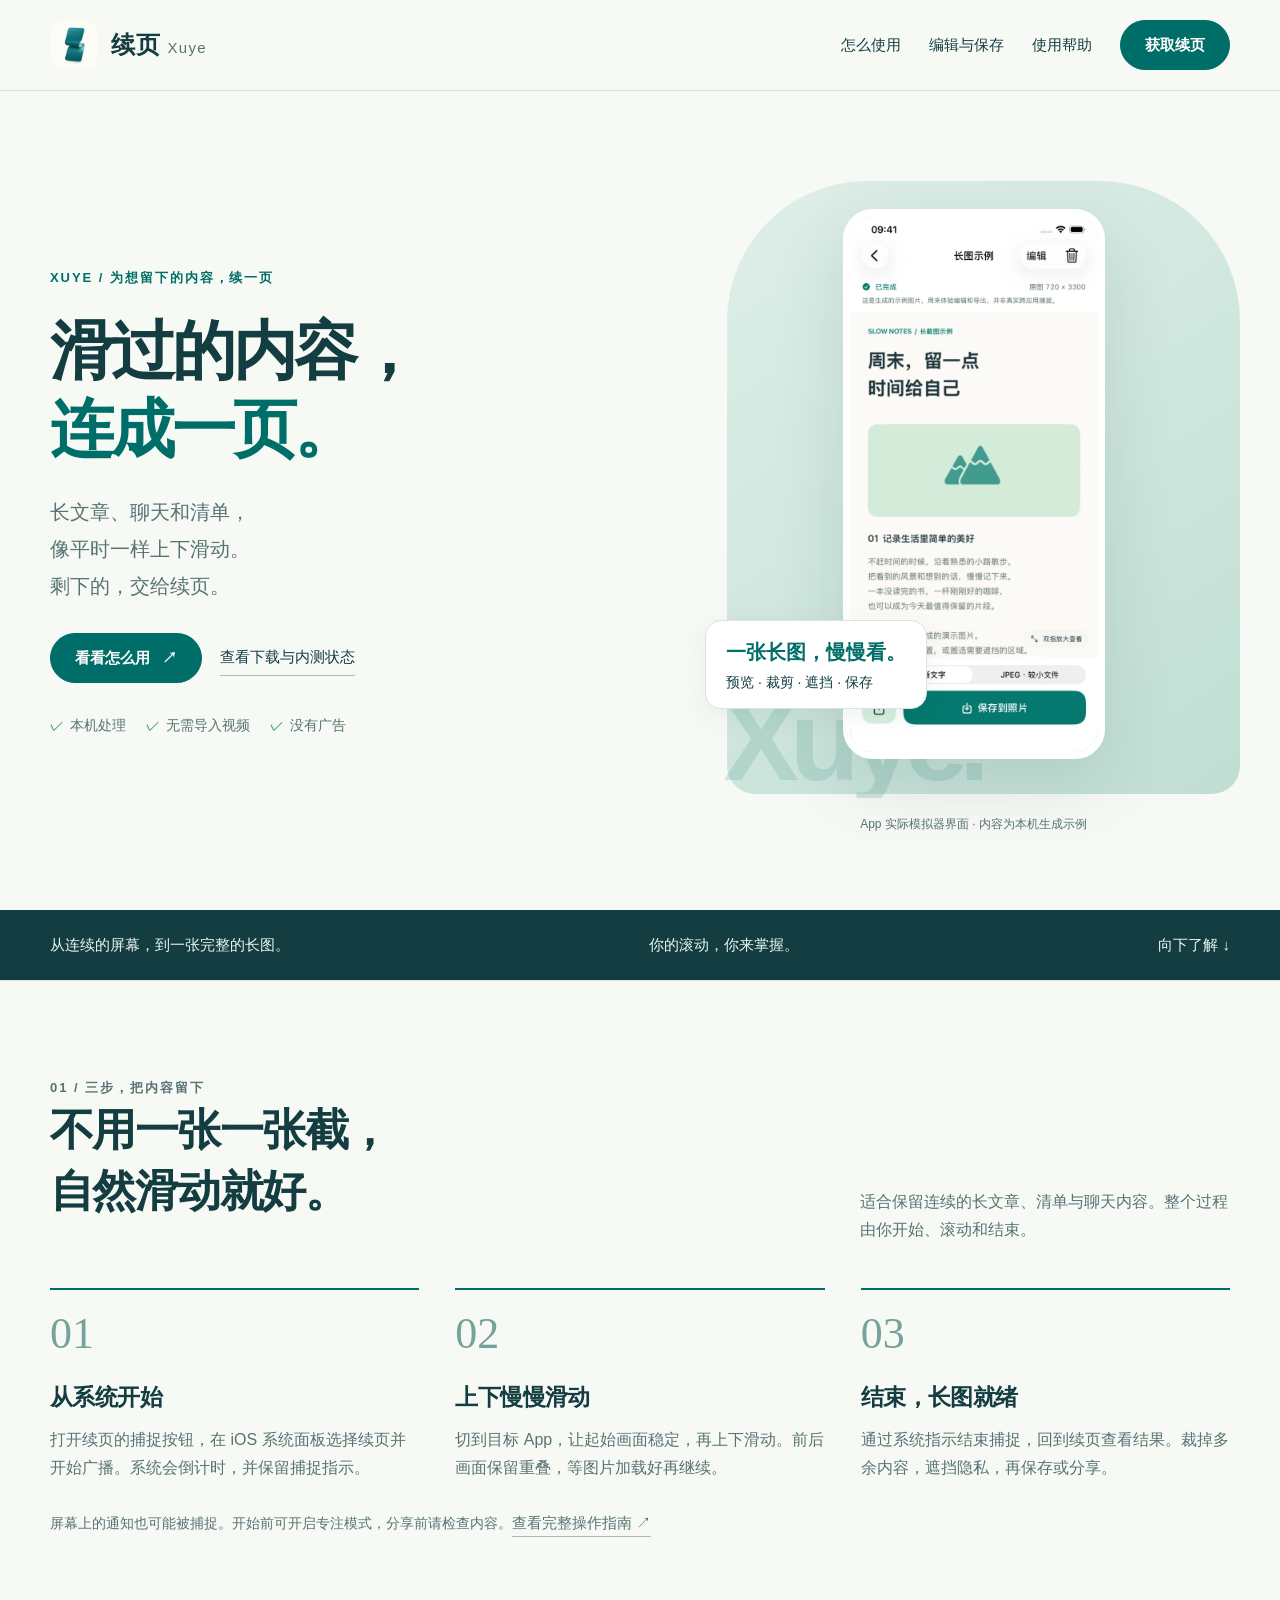
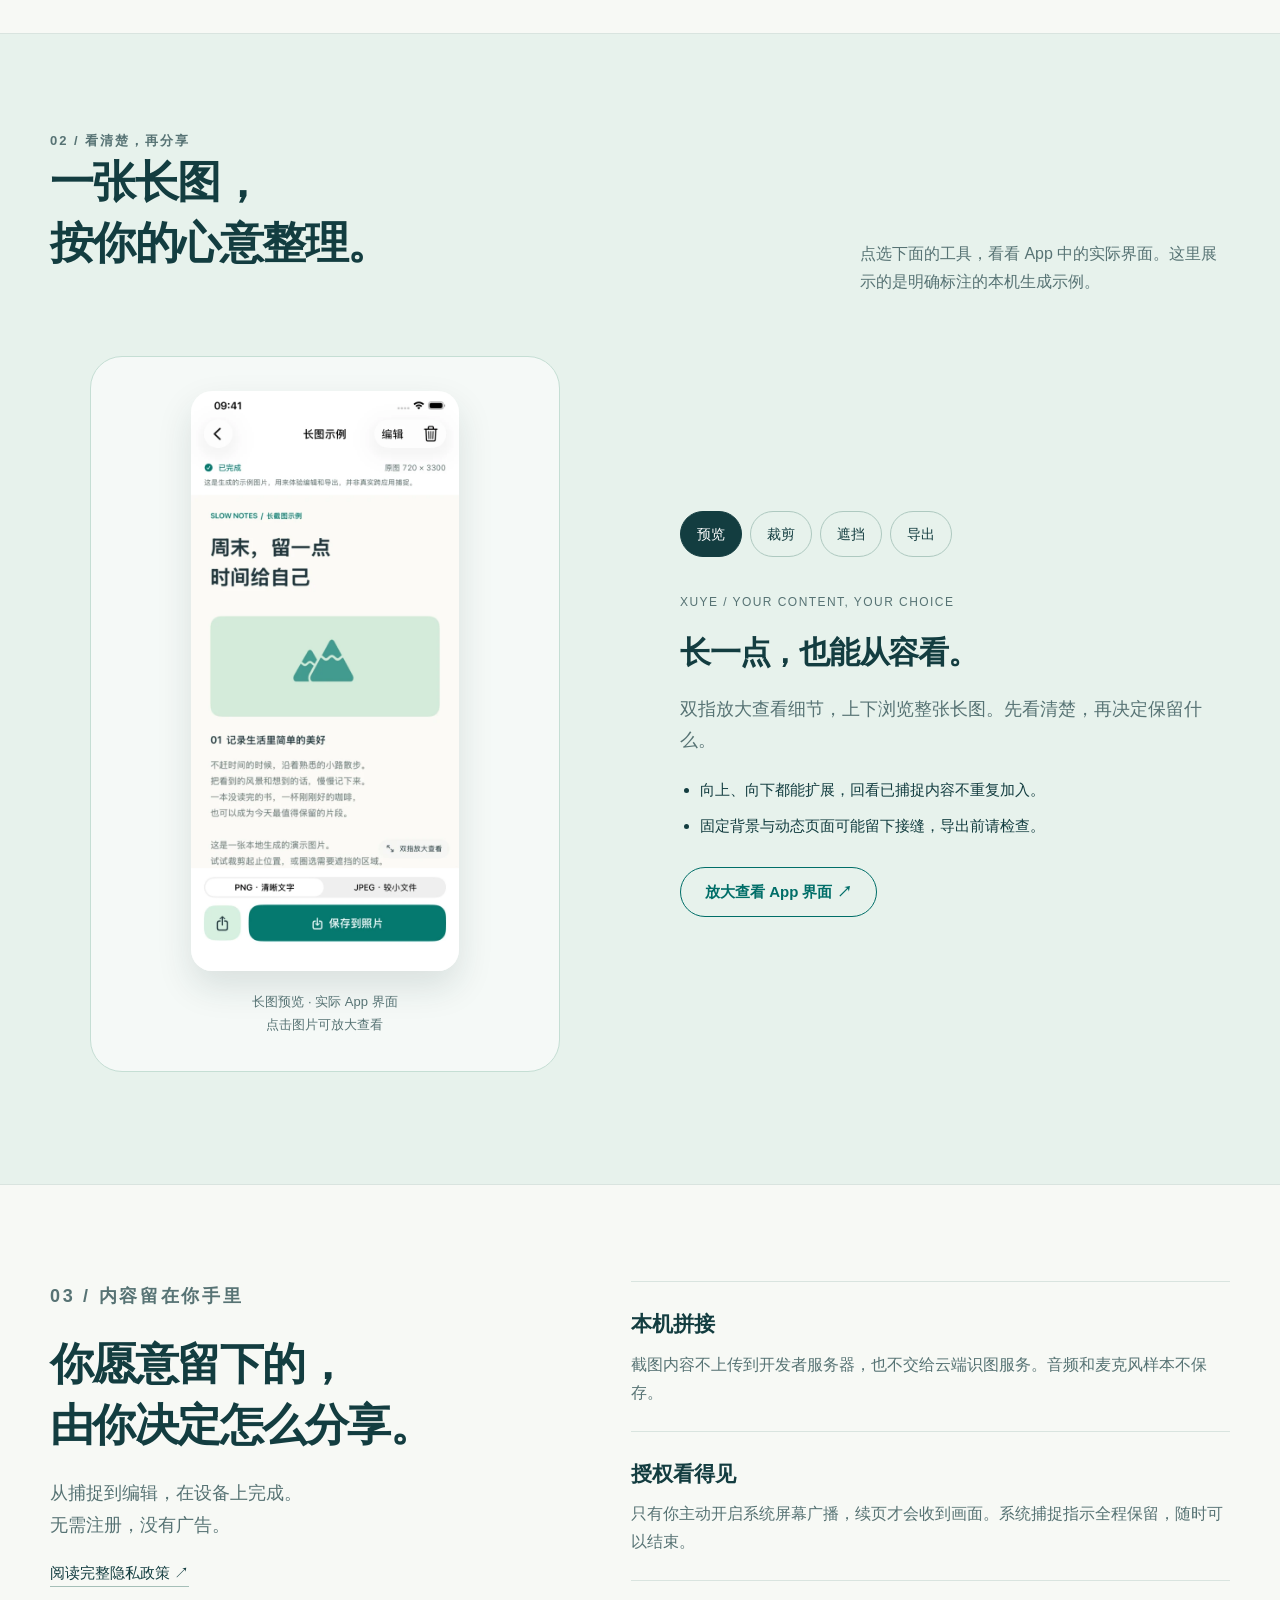
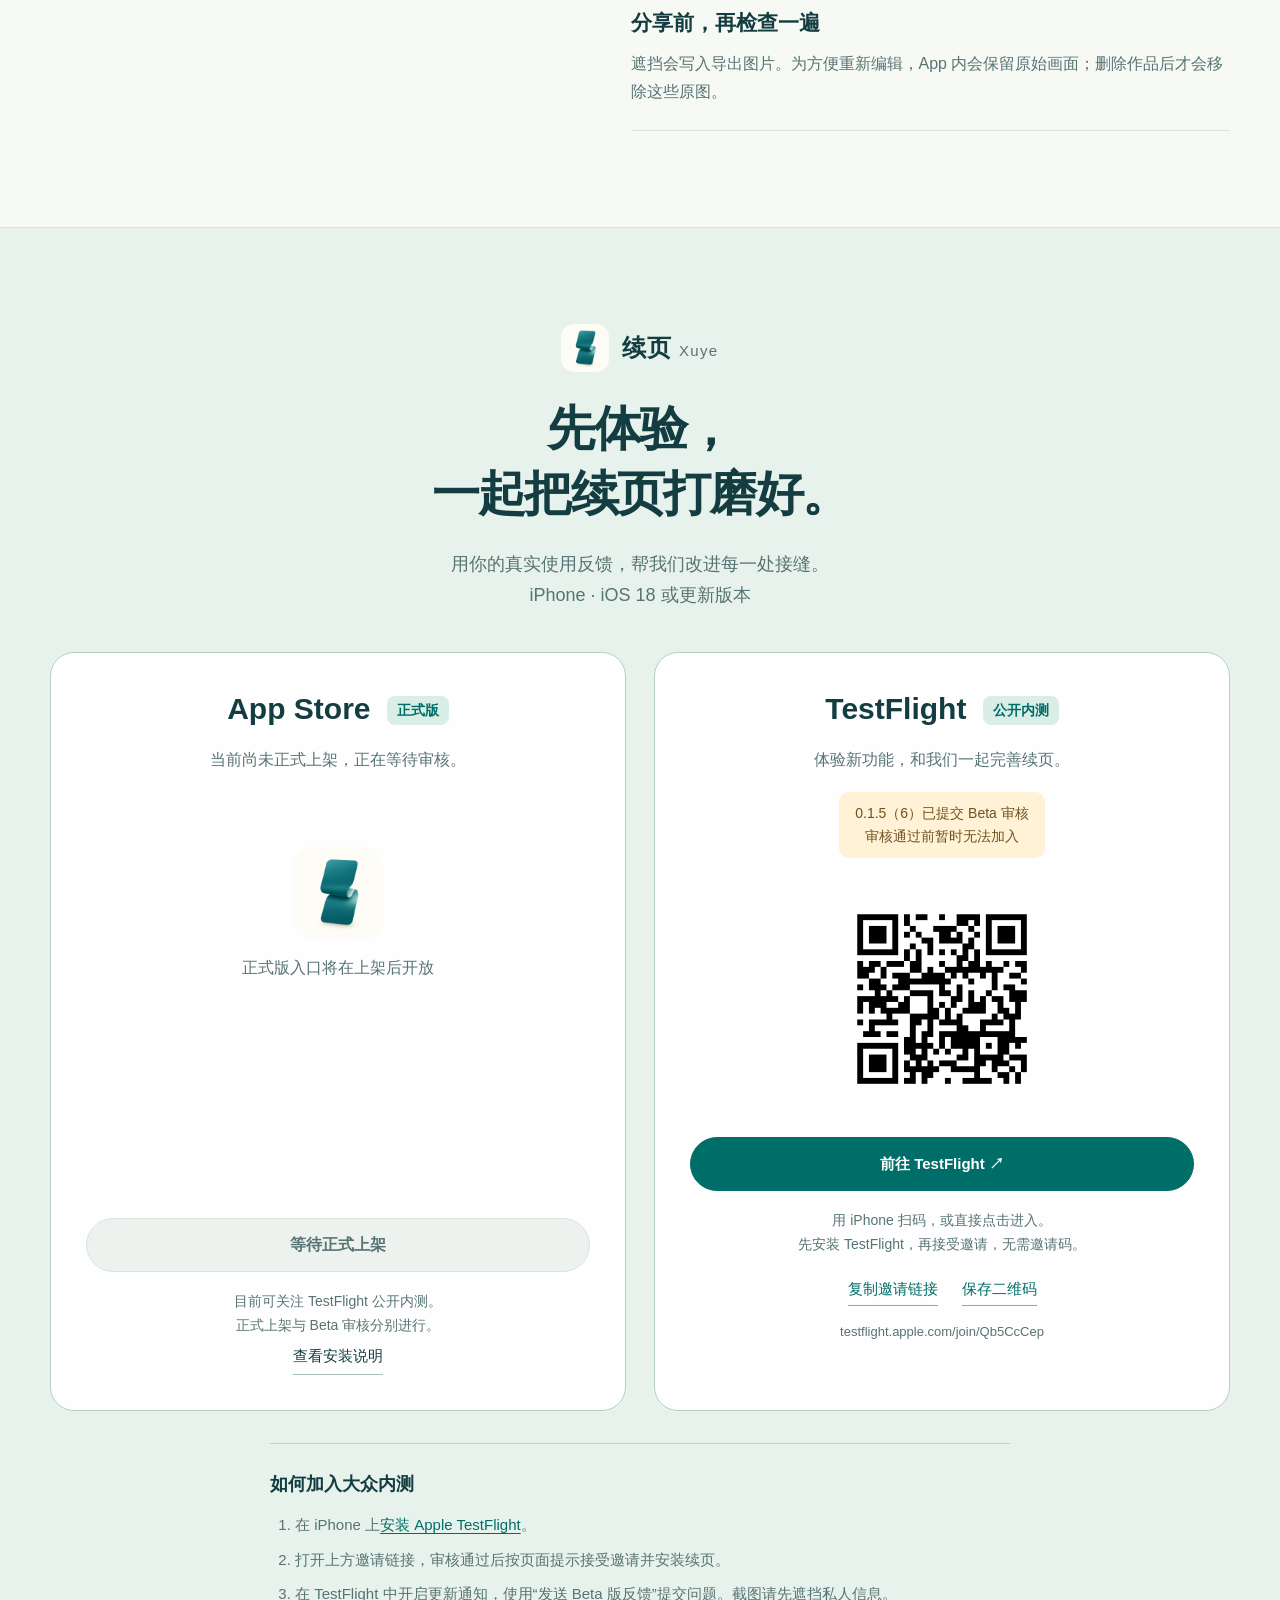
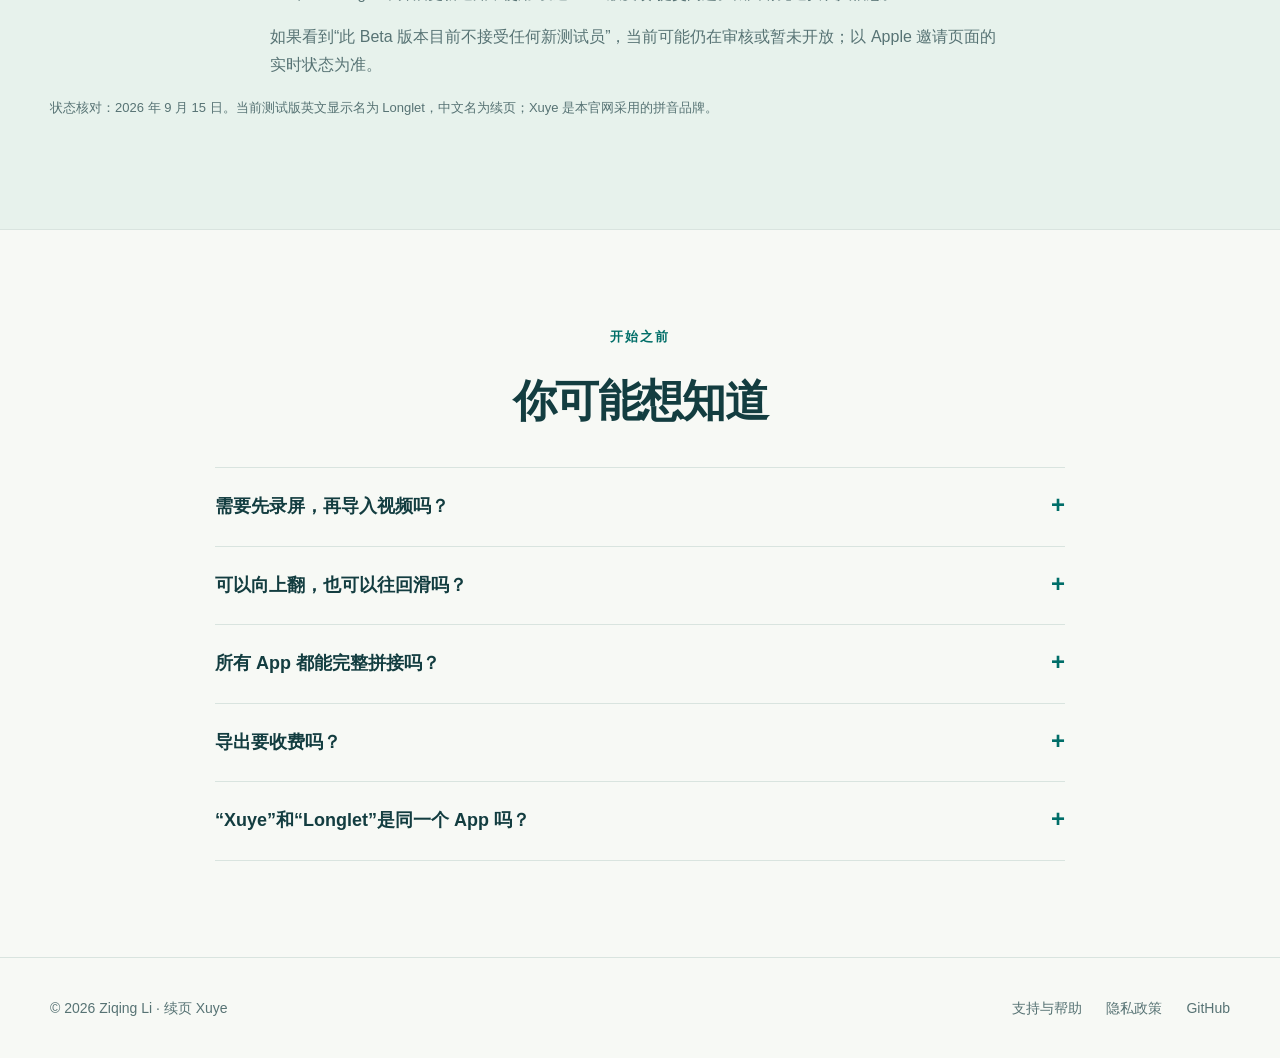
==== commit e1b9e1de: "feat(testflight): add public beta group and website invitation Create the requested public external " ====
--- a/website/index.html
+++ b/website/index.html
@@ -3,7 +3,7 @@
 <section class="section" id="how"><div class="wrap"><div class="section-head"><div><p class="eyebrow">01 / 三步，把内容留下</p><h2>不用一张一张截，<br>自然滑动就好。</h2></div><p>适合保留连续的长文章、清单与聊天内容。整个过程由你开始、滚动和结束。</p></div><div class="steps"><article class="step"><div class="step-number">01</div><h3>从系统开始</h3><p>打开续页的捕捉按钮，在 iOS 系统面板选择续页并开始广播。系统会倒计时，并保留捕捉指示。</p></article><article class="step"><div class="step-number">02</div><h3>上下慢慢滑动</h3><p>切到目标 App，让起始画面稳定，再上下滑动。前后画面保留重叠，等图片加载好再继续。</p></article><article class="step"><div class="step-number">03</div><h3>结束，长图就绪</h3><p>通过系统指示结束捕捉，回到续页查看结果。裁掉多余内容，遮挡隐私，再保存或分享。</p></article></div><p class="step-note">屏幕上的通知也可能被捕捉。开始前可开启专注模式，分享前请检查内容。<a class="text-link" href="support.html#capture">查看完整操作指南 ↗</a></p></div></section>
 <section class="section mint-section" id="features"><div class="wrap"><div class="section-head"><div><p class="eyebrow">02 / 看清楚，再分享</p><h2>一张长图，<br>按你的心意整理。</h2></div><p>点选下面的工具，看看 App 中的实际界面。这里展示的是明确标注的本机生成示例。</p></div><div class="feature-layout"><figure class="feature-visual"><button class="preview-button" data-enlarge aria-label="放大查看当前 App 界面"><img id="feature-screen" src="assets/preview.webp" width="620" height="1342" alt="续页 App 中的长图示例预览，支持缩放和上下浏览" loading="lazy"></button><figcaption class="screen-caption"><span id="feature-caption">长图预览 · 实际 App 界面</span><br>点击图片可放大查看</figcaption></figure><div class="feature-copy"><div class="feature-tabs" role="tablist" aria-label="查看 App 功能"><button role="tab" id="mode-preview" data-mode="preview" aria-selected="true" aria-controls="feature-panel">预览</button><button role="tab" id="mode-crop" data-mode="crop" aria-selected="false" aria-controls="feature-panel" tabindex="-1">裁剪</button><button role="tab" id="mode-redact" data-mode="redact" aria-selected="false" aria-controls="feature-panel" tabindex="-1">遮挡</button><button role="tab" id="mode-export" data-mode="export" aria-selected="false" aria-controls="feature-panel" tabindex="-1">导出</button></div><div id="feature-panel" role="tabpanel" aria-labelledby="mode-preview" tabindex="0"><div class="detail-stamp">XUYE / YOUR CONTENT, YOUR CHOICE</div><h3 id="feature-title">长一点，也能从容看。</h3><p id="feature-description">双指放大查看细节，上下浏览整张长图。先看清楚，再决定保留什么。</p><ul id="feature-points"><li>向上、向下都能扩展，回看已捕捉内容不重复加入。</li><li>固定背景与动态页面可能留下接缝，导出前请检查。</li></ul></div><button class="button outline" data-enlarge>放大查看 App 界面 ↗</button></div></div></div></section>
 <section class="section" id="privacy"><div class="wrap privacy-layout"><div class="privacy-title"><p class="eyebrow">03 / 内容留在你手里</p><h2>你愿意留下的，<br>由你决定怎么分享。</h2><p>从捕捉到编辑，在设备上完成。<br>无需注册，没有广告。</p><a class="text-link" href="privacy.html">阅读完整隐私政策 ↗</a></div><div class="privacy-lines"><article class="privacy-line"><h3>本机拼接</h3><p>截图内容不上传到开发者服务器，也不交给云端识图服务。音频和麦克风样本不保存。</p></article><article class="privacy-line"><h3>授权看得见</h3><p>只有你主动开启系统屏幕广播，续页才会收到画面。系统捕捉指示全程保留，随时可以结束。</p></article><article class="privacy-line"><h3>分享前，再检查一遍</h3><p>遮挡会写入导出图片。为方便重新编辑，App 内会保留原始画面；删除作品后才会移除这些原图。</p></article></div></div></section>
-<section class="section" id="get"><div class="wrap"><div class="download"><div><div class="brand"><img src="assets/icon.png" width="48" height="48" alt=""><span>续页<small>Xuye</small></span></div><p class="eyebrow">留住一段，而不只是一屏</p><h2>下一页，<br>留给值得的内容。</h2><p>iPhone · iOS 18 或更新版本<br>当前版本每周免费导出 50 个新作品。</p></div><div class="status-card"><div class="status-label"><span>当前发布状态</span><span>0.1.5（6）</span></div><h3>等待 App Store 审核</h3><p>已提交审核，尚未正式上架。TestFlight 内测向受邀用户开放，目前没有公开邀请链接。</p><a class="button" href="support.html#install">查看安装与内测说明 ↗</a></div></div><p class="release-note">状态核对：2026 年 9 月 15 日。当前测试版英文显示名为 Longlet，中文名为续页；Xuye 是本官网采用的拼音品牌。</p></div></section>
+<section class="section release-section" id="get"><div class="wrap"><div class="release-heading"><div class="brand"><img src="assets/icon.png" width="48" height="48" alt="续页青色折页图标"><span>续页<small>Xuye</small></span></div><h2>先体验，<br>一起把续页打磨好。</h2><p>用你的真实使用反馈，帮我们改进每一处接缝。<br>iPhone · iOS 18 或更新版本</p></div><div class="release-options"><article class="release-option"><h3>App Store <span>正式版</span></h3><p>当前尚未正式上架，正在等待审核。</p><div class="release-placeholder"><img src="assets/icon.png" width="92" height="92" alt=""><span>正式版入口将在上架后开放</span></div><span class="pending-button">等待正式上架</span><p class="release-help">目前可关注 TestFlight 公开内测。<br>正式上架与 Beta 审核分别进行。</p><a class="text-link" href="support.html#install">查看安装说明</a></article><article class="release-option"><h3>TestFlight <span>公开内测</span></h3><p>体验新功能，和我们一起完善续页。</p><p class="beta-state">0.1.5（6）已提交 Beta 审核<br>审核通过前暂时无法加入</p><img class="invite-qr" src="assets/testflight-qr.png" width="468" height="468" alt="续页公开 TestFlight 邀请二维码，审核通过后可通过此链接加入" loading="lazy"><a class="button" id="testflight-link" href="https://testflight.apple.com/join/Qb5CcCep" target="_blank" rel="noopener noreferrer">前往 TestFlight ↗</a><p class="release-help">用 iPhone 扫码，或直接点击进入。<br>先安装 TestFlight，再接受邀请，无需邀请码。</p><div class="invite-tools"><button type="button" id="copy-testflight-link">复制邀请链接</button><a href="assets/testflight-qr.png" download="xuye-testflight-qr.png">保存二维码</a></div><a class="invite-address" href="https://testflight.apple.com/join/Qb5CcCep">testflight.apple.com/join/Qb5CcCep</a><p class="invite-result" id="testflight-copy-status" role="status" aria-live="polite"></p></article></div><div class="beta-steps"><h3>如何加入大众内测</h3><ol><li>在 iPhone 上<a href="https://apps.apple.com/app/testflight/id899247664">安装 Apple TestFlight</a>。</li><li>打开上方邀请链接，审核通过后按页面提示接受邀请并安装续页。</li><li>在 TestFlight 中开启更新通知，使用“发送 Beta 版反馈”提交问题。截图请先遮挡私人信息。</li></ol><p>如果看到“此 Beta 版本目前不接受任何新测试员”，当前可能仍在审核或暂未开放；以 Apple 邀请页面的实时状态为准。</p></div><p class="release-note">状态核对：2026 年 9 月 15 日。当前测试版英文显示名为 Longlet，中文名为续页；Xuye 是本官网采用的拼音品牌。</p></div></section>
 <section class="section"><div class="wrap"><div class="center-head"><p class="eyebrow">开始之前</p><h2>你可能想知道</h2></div><div class="faq-list"><details><summary>需要先录屏，再导入视频吗？</summary><p>不需要。你通过 iOS 系统开始屏幕广播后，续页会直接处理系统提供的画面。用户手动滚动，结束后回到 App 查看长图。</p></details><details><summary>可以向上翻，也可以往回滑吗？</summary><p>可以。续页支持从当前位置向上或向下扩展，回到已捕捉的区域时去重。请平稳滚动并保留画面重叠，快速跳页或动态重排仍可能无法衔接。</p></details><details><summary>所有 App 都能完整拼接吗？</summary><p>无法保证。受保护的内容、动画、重复画面、缺少重叠或快速跳页都可能影响结果。固定照片壁纸也可能出现接缝。请检查首尾与接缝，详细边界见<a href="support.html#quality">使用帮助</a>。</p></details><details><summary>导出要收费吗？</summary><p>当前 0.1.5 版本每周免费导出 50 个新作品，失败、取消和同一作品重复导出不会额外扣次数。本版不提供新的购买入口，未来政策以实际版本说明为准。</p></details><details><summary>“Xuye”和“Longlet”是同一个 App 吗？</summary><p>是的。本官网使用“续页 Xuye”品牌；当前已提交的 App 及 TestFlight 英文显示名仍为 Longlet。请认准青色折页图标，App ID 为 6811703874。</p></details></div></div></section>
 <dialog class="dialog" id="screen-dialog" aria-labelledby="dialog-title"><div class="dialog-head"><h2 id="dialog-title">长图预览 · 实际 App 界面</h2><button data-close aria-label="关闭图片预览">×</button></div><img class="dialog-image" id="dialog-image" src="assets/preview.webp" width="620" height="1342" alt="续页 App 长图示例预览"><p>续页 0.1.5 · 实际模拟器界面。示例内容由 App 在本机生成，不代表真实跨应用捕捉。</p></dialog>
 </main><footer class="footer"><div class="wrap footer-inner"><span>© 2026 Ziqing Li · 续页 Xuye</span><div class="footer-links"><a href="support.html">支持与帮助</a><a href="privacy.html">隐私政策</a><a href="https://github.com/lzbaclz/long_screenshot_iphone">GitHub</a></div></div></footer></body></html>
--- a/website/style.css
+++ b/website/style.css
@@ -1,3 +1,4 @@
 :root{--ink:#133d40;--muted:#577374;--teal:#006e68;--mint:#d9eee6;--paper:#f7f9f5;--line:#d9e4df;--white:#fff;--font:-apple-system,BlinkMacSystemFont,"Segoe UI","PingFang SC","Hiragino Sans GB","Microsoft YaHei",sans-serif}*{box-sizing:border-box}html{scroll-behavior:smooth;scroll-padding-top:100px}body{margin:0;background:var(--paper);color:var(--ink);font-family:var(--font);line-height:1.75;font-size:16px}a{color:inherit;text-decoration:none}button,input{font:inherit}button,a{-webkit-tap-highlight-color:transparent}button{cursor:pointer}a:focus-visible,button:focus-visible,input:focus-visible,summary:focus-visible{outline:3px solid #c39f31;outline-offset:5px}img{max-width:100%;height:auto;display:block}.wrap{width:min(1180px,calc(100% - 80px));margin:auto}.skip{position:fixed;left:20px;top:-100px;background:var(--ink);color:white;z-index:100;padding:10px 20px}.skip:focus{top:10px}.header{position:sticky;top:0;z-index:20;background:#f7f9f5ef;border-bottom:1px solid var(--line);backdrop-filter:blur(18px)}.header-inner{height:90px;display:flex;align-items:center;gap:36px}.brand{display:inline-flex;align-items:center;gap:13px;font-weight:750;font-size:24px;letter-spacing:.03em;white-space:nowrap}.brand img{width:48px;height:48px;border-radius:13px}.brand small{font-size:15px;color:var(--muted);font-weight:500;letter-spacing:.09em;margin-left:7px}.nav{display:flex;align-items:center;gap:28px;margin-left:auto;font-size:15px}.nav a:hover{color:var(--teal)}.button{display:inline-flex;align-items:center;justify-content:center;gap:12px;min-height:50px;padding:11px 24px;border:1px solid var(--teal);border-radius:100px;background:var(--teal);color:#fff;font-size:15px;font-weight:600;line-height:1.6}.button:hover{background:#075953}.button.outline{color:var(--teal);background:transparent}.button.outline:hover{background:var(--mint)}.menu-button{display:none}.eyebrow{font-size:13px;letter-spacing:.15em;font-weight:600;color:var(--teal);margin:0 0 22px;text-transform:uppercase}.hero{display:grid;grid-template-columns:1.1fr .9fr;gap:40px;padding-top:78px;padding-bottom:75px;align-items:center;min-height:790px}.hero h1{font-size:clamp(44px,5vw,68px);line-height:1.22;font-weight:750;letter-spacing:-.045em;margin:0 0 26px}.hero h1 span{color:var(--teal)}.hero-lead{font-size:20px;line-height:1.85;color:var(--muted);max-width:440px;margin-bottom:28px}.actions{display:flex;flex-wrap:wrap;align-items:center;gap:18px}.text-link{font-size:15px;border-bottom:1px solid #a5bfb8;padding:5px 0}.quiet-points{display:flex;gap:20px;list-style:none;padding:0;margin:30px 0 0;font-size:14px;color:var(--muted)}.quiet-points li::before{content:'✓';margin-right:6px;color:var(--teal)}.hero-art{position:relative;min-height:630px;display:flex;justify-content:center;align-items:center}.hero-panel{position:absolute;inset:12px -10px 5px 10px;background:linear-gradient(145deg,#deefe8,#c1ded5);border-radius:140px 140px 28px 28px}.hero-word{position:absolute;bottom:1px;left:6px;font-size:114px;line-height:1;font-weight:650;letter-spacing:-.08em;color:#77aea44d;overflow:hidden}.screenshot{width:262px;border:7px solid #fff;border-radius:30px;box-shadow:0 24px 70px #18443e20;position:relative}.hero-caption{position:absolute;left:-12px;bottom:90px;background:var(--white);border:1px solid var(--line);border-radius:16px;padding:14px 20px;font-size:14px;box-shadow:0 8px 28px #153d3410}.hero-caption strong{display:block;font-size:20px;color:var(--teal)}.image-note{font-size:12px;color:var(--muted);margin:15px 0 0;text-align:center}.section{padding:96px 0;border-top:1px solid var(--line)}.section h2{font-size:clamp(30px,3.4vw,44px);line-height:1.4;letter-spacing:-.035em;margin:0 0 22px}.section-lead{font-size:18px;color:var(--muted);max-width:500px}.footer{border-top:1px solid var(--line);padding:38px 0;font-size:14px;color:var(--muted)}.footer-inner{display:flex;justify-content:space-between;gap:20px;align-items:center}.footer-links{display:flex;flex-wrap:wrap;gap:24px}.notice{padding:18px 24px;border:1px solid var(--line);border-radius:16px;font-size:15px;color:var(--muted)}@media(max-width:800px){.wrap{width:calc(100% - 40px)}.header-inner{height:76px;gap:16px}.brand{font-size:21px}.brand img{width:42px;height:42px}.brand small{font-size:13px}.nav{gap:16px}.nav a:not(.button){display:none}.nav .button{padding:9px 16px;min-height:42px;font-size:14px}.hero{grid-template-columns:1fr;padding-top:46px;gap:32px;min-height:0;padding-bottom:56px}.hero h1{font-size:46px}.hero-lead{font-size:18px}.hero-art{min-height:585px;margin:0 12px}.hero-panel{inset:0}.hero-caption{left:-12px;bottom:60px}.hero-word{font-size:96px;bottom:5px;left:0}.quiet-points{font-size:13px;gap:14px}.section{padding:60px 0}.footer-inner{align-items:flex-start;flex-direction:column}.eyebrow{font-size:12px;margin-bottom:18px}}@media(prefers-reduced-motion:reduce){html{scroll-behavior:auto}*{animation:none!important;transition:none!important}}
 .ribbon{background:var(--ink);color:#ebf7f2;padding:22px 0}.ribbon .wrap{display:flex;justify-content:space-between;gap:24px;font-size:15px}.section-head{display:flex;justify-content:space-between;align-items:flex-end;gap:40px;margin-bottom:44px}.section-head p{max-width:370px;margin:0;color:var(--muted)}.steps{display:grid;grid-template-columns:repeat(3,1fr);gap:36px}.step{border-top:2px solid var(--teal);padding-top:22px}.step-number{font-family:Georgia,serif;font-size:44px;color:#76a29a;line-height:1;margin-bottom:24px}.step h3{font-size:23px;line-height:1.5;margin:0 0 12px;letter-spacing:-.025em}.step p{color:var(--muted);margin:0}.step-note{font-size:14px;color:var(--muted);margin:28px 0 0}.mint-section{background:#e7f2ec}.feature-layout{display:grid;grid-template-columns:1fr 1fr;gap:80px;align-items:center}.feature-visual{background:#fff9;border:1px solid #c5ded4;border-radius:32px;padding:34px;display:flex;flex-direction:column;align-items:center}.feature-visual img{width:268px;border-radius:21px;box-shadow:0 16px 35px #153b3620}.preview-button{border:0;background:transparent;padding:0;max-width:100%;cursor:zoom-in;border-radius:21px}.screen-caption{font-size:13px;color:var(--muted);text-align:center;margin:20px 0 0}.feature-tabs{display:flex;flex-wrap:wrap;gap:8px;margin:0 0 35px}.feature-tabs button{padding:10px 16px;min-height:44px;background:transparent;border:1px solid #aec9c0;border-radius:100px;color:var(--ink);font-size:14px}.feature-tabs button[aria-selected=true]{background:var(--ink);color:white;border-color:var(--ink)}.feature-copy h3{font-size:31px;line-height:1.45;margin:0 0 18px;letter-spacing:-.04em}.feature-copy p{font-size:18px;color:var(--muted);margin:0 0 20px}.feature-copy ul{padding-left:20px;margin:0 0 28px;color:var(--ink);font-size:15px}.feature-copy li+li{margin-top:10px}.detail-stamp{font-size:12px;letter-spacing:.12em;color:var(--muted);margin-bottom:18px}.privacy-layout{display:grid;grid-template-columns:.9fr 1.1fr;gap:90px;align-items:start}.privacy-title{position:sticky;top:130px}.privacy-title p{color:var(--muted);font-size:18px}.privacy-lines{border-top:1px solid var(--line)}.privacy-line{padding:24px 0;border-bottom:1px solid var(--line)}.privacy-line h3{font-size:21px;margin:0 0 8px}.privacy-line p{margin:0;color:var(--muted)}.download{background:var(--ink);color:#f8fbf7;border-radius:32px;padding:54px 56px;display:grid;grid-template-columns:1.1fr .9fr;gap:50px;align-items:center}.download h2{font-size:40px;margin:0 0 22px}.download .eyebrow{color:#a4d3c2}.download p{color:#c5dad2}.download .brand{margin-bottom:26px}.download .brand small{color:#b4d0c5}.status-card{padding:28px;background:#ffffff09;border:1px solid #8dafaa65;border-radius:18px}.status-label{font-size:13px;letter-spacing:.04em;display:flex;justify-content:space-between;color:#b4d0c5}.status-card h3{font-size:23px;margin:20px 0 14px}.status-card p{font-size:15px;margin:0 0 21px}.status-card .button{background:#e2f0e9;color:var(--ink);border-color:#e2f0e9}.release-note{font-size:13px;color:var(--muted);margin-top:18px}.faq-list{border-top:1px solid var(--line);max-width:850px;margin:0 auto}.faq-list details{border-bottom:1px solid var(--line);padding:23px 0}.faq-list summary{font-size:18px;font-weight:600;cursor:pointer;list-style:none;position:relative;padding-right:35px}.faq-list summary::-webkit-details-marker{display:none}.faq-list summary::after{content:'+';position:absolute;right:0;font-size:24px;line-height:1.2;color:var(--teal)}.faq-list details[open] summary::after{content:'−'}.faq-list p{margin:16px 40px 0 0;color:var(--muted)}.faq-list a{border-bottom:1px solid #a7bfb6}.center-head{text-align:center;margin-bottom:36px}.dialog{padding:0;border:0;border-radius:22px;width:min(670px,calc(100% - 30px));max-height:90vh;background:var(--paper);color:var(--ink);box-shadow:0 28px 100px #001e2370}.dialog::backdrop{background:#082d34aa;backdrop-filter:blur(6px)}.dialog-head{display:flex;align-items:center;justify-content:space-between;gap:20px;padding:18px 24px;position:sticky;top:0;background:var(--paper);border-bottom:1px solid var(--line)}.dialog-head h2{font-size:17px;margin:0}.dialog-head button{width:40px;height:40px;border:0;background:var(--mint);border-radius:50%;font-size:24px;color:var(--ink)}.dialog-image{width:100%;padding:20px;max-width:520px;margin:auto}.dialog p{padding:0 24px 20px;font-size:14px;color:var(--muted)}.document-hero{padding:64px 0 38px;border-bottom:1px solid var(--line)}.document-hero h1{font-size:clamp(38px,5vw,54px);line-height:1.3;letter-spacing:-.04em;margin:0 0 20px}.document-hero .lead{font-size:20px;color:var(--muted);max-width:720px}.doc-meta{font-size:14px;color:var(--muted)}.doc-layout{display:grid;grid-template-columns:230px 1fr;gap:65px;padding:54px 0 88px}.toc{align-self:start;position:sticky;top:125px;border-left:1px solid var(--line);padding:4px 0 4px 22px;font-size:14px}.toc strong{display:block;margin-bottom:10px;font-weight:600}.toc a{display:block;margin:9px 0;color:var(--muted)}.toc a:hover{color:var(--teal)}.prose{max-width:760px}.prose section{margin:0 0 38px;scroll-margin-top:115px}.prose h2{font-size:26px;line-height:1.4;letter-spacing:-.025em;margin:0 0 18px}.prose h3{font-size:20px;margin:25px 0 12px}.prose p{margin:0 0 16px;line-height:1.9}.prose li{margin:9px 0;line-height:1.85}.prose ul,.prose ol{padding-left:24px}.prose a{color:var(--teal);text-decoration:underline;text-underline-offset:4px}.prose .callout{background:#e6f0ea;border-left:3px solid var(--teal);padding:20px 24px;border-radius:0 12px 12px 0;margin:22px 0}.prose .callout p:last-child{margin:0}.language-links{display:flex;gap:10px;margin-top:20px}.language-links a{padding:7px 17px;border:1px solid var(--line);border-radius:30px;font-size:14px}.doc-divider{border:0;border-top:1px solid var(--line);margin:55px 0}.support-topics{display:grid;grid-template-columns:repeat(3,1fr);gap:18px;margin:25px 0 0}.support-topics a{padding:16px 20px;border:1px solid var(--line);border-radius:14px;font-size:15px}.support-topics a:hover{background:var(--mint)}.support-topics small{display:block;color:var(--muted);font-size:13px}.contact-box{background:var(--ink);color:#e9f7f0;border-radius:20px;padding:30px}.contact-box p{color:#cadfd6}.contact-box a{color:#fff;overflow-wrap:anywhere}.support-section ol li{padding-left:7px}.version-pill{padding:4px 11px;border-radius:20px;background:var(--mint);font-size:13px;color:var(--teal);white-space:nowrap}
 @media(max-width:1000px){.feature-layout{gap:40px}.privacy-layout{gap:45px}.download{padding:40px}.hero-caption{left:-25px}.header-inner{gap:20px}.nav{gap:20px}}@media(max-width:800px){.ribbon .wrap{font-size:13px;gap:10px}.ribbon .wrap span:last-child{display:none}.section-head{display:block;margin-bottom:32px}.section-head p{max-width:100%}.steps{grid-template-columns:1fr;gap:28px}.step{display:grid;grid-template-columns:48px 1fr;column-gap:16px}.step-number{grid-row:1/3;font-size:34px;margin:0}.step h3{font-size:22px}.step p{grid-column:2}.feature-layout{grid-template-columns:1fr;gap:35px}.feature-visual{order:2;padding:25px}.feature-copy{order:1}.feature-tabs{margin-bottom:25px}.feature-copy h3{font-size:29px}.privacy-layout{grid-template-columns:1fr;gap:28px}.privacy-title{position:static}.download{grid-template-columns:1fr;padding:32px 25px;gap:25px;border-radius:24px}.download h2{font-size:31px}.download .brand{margin-bottom:20px}.status-card{padding:23px}.doc-layout{grid-template-columns:1fr;gap:30px;padding-top:30px}.toc{position:static;display:flex;flex-wrap:wrap;gap:8px 18px;padding-left:0;border:0;padding-bottom:24px;border-bottom:1px solid var(--line)}.toc strong{width:100%;margin:0}.toc a{margin:0}.document-hero{padding-top:42px}.document-hero .lead{font-size:18px}.support-topics{grid-template-columns:1fr;gap:10px}.support-topics a{padding:12px 18px}.prose h2{font-size:25px}.prose p{line-height:1.85}.nav{margin-left:auto}.nav a:not(.button){display:none}.menu-button{display:block;background:transparent;color:var(--ink);border:0;font-size:22px;padding:8px;min-width:44px;min-height:44px}.nav.open{position:absolute;top:76px;left:0;right:0;padding:22px 25px;background:var(--paper);border-bottom:1px solid var(--line);display:flex;flex-direction:column;align-items:stretch;gap:20px}.nav.open a:not(.button){display:block}.nav.open .button{display:none}.hero-caption{left:-12px}.quiet-points{flex-wrap:wrap}.footer-links{gap:15px 22px}.contact-box{padding:24px}.faq-list p{margin-right:10px}}@media(max-width:420px){.wrap{width:calc(100% - 32px)}.header-inner{gap:8px}.brand{gap:8px;font-size:20px}.brand small{margin-left:5px;font-size:12px}.brand img{width:38px;height:38px}.nav .button{font-size:13px;padding:9px 12px}.hero h1{font-size:42px}.hero-art{min-height:568px}.screenshot{width:245px}.hero-caption strong{font-size:18px}.hero-caption{padding:12px 15px}.hero-word{font-size:86px}.actions{gap:14px}.hero-lead{margin-bottom:24px}.ribbon .wrap{font-size:12px}}
+.release-section{background:#e7f2ec}.release-heading{text-align:center;max-width:760px;margin:0 auto 40px}.release-heading .brand{justify-content:center;margin-bottom:25px}.release-heading h2{font-size:clamp(31px,4vw,48px);line-height:1.35}.release-heading>p{color:var(--muted);font-size:18px}.release-options{display:grid;grid-template-columns:1fr 1fr;gap:28px}.release-option{background:#fffffff0;border:1px solid #b5d0c5;border-radius:24px;padding:35px;text-align:center;display:flex;flex-direction:column;align-items:center}.release-option h3{font-size:30px;line-height:1.4;margin:0 0 16px}.release-option h3 span{display:inline-block;vertical-align:middle;font-size:14px;padding:5px 10px;border-radius:8px;background:var(--mint);color:var(--teal);margin-left:8px}.release-option>p{color:var(--muted);margin:0 0 18px}.beta-state{font-size:14px;color:#70521e!important;background:#fff2d7;border-radius:10px;padding:10px 16px;line-height:1.65}.invite-qr{width:228px;height:228px;margin:9px auto 24px;background:white}.release-placeholder{height:228px;display:flex;flex-direction:column;align-items:center;justify-content:center;margin:9px auto 24px;color:var(--muted);gap:15px}.release-placeholder img{width:92px;border-radius:22px}.release-option>.button{width:100%;margin-top:auto;min-height:54px}.release-option .pending-button{display:flex;align-items:center;justify-content:center;min-height:54px;width:100%;border:1px solid var(--line);border-radius:100px;background:#edf2ee;color:var(--muted);margin-top:auto;font-weight:600}.invite-tools{display:flex;justify-content:center;gap:24px;margin-top:16px;flex-wrap:wrap}.invite-tools button{background:none;border:0;padding:3px 0;border-bottom:1px solid #8eada1;color:var(--teal);font-size:15px}.invite-tools a{font-size:15px;color:var(--teal);border-bottom:1px solid #8eada1;padding:3px 0}.invite-address{overflow-wrap:anywhere;font-size:13px;color:var(--muted);margin-top:15px}.invite-result{min-height:24px;font-size:13px;color:var(--teal);margin:7px 0 0!important}.release-help{font-size:14px!important;margin-top:17px!important;margin-bottom:0!important}.beta-steps{max-width:740px;margin:32px auto 0;border-top:1px solid #bdd1c6;padding-top:25px;color:var(--muted)}.beta-steps h3{font-size:18px;color:var(--ink);margin:0 0 12px}.beta-steps ol{margin:0;padding-left:25px;font-size:15px}.beta-steps li{margin:8px 0}.beta-steps a{text-decoration:underline;color:var(--teal);text-underline-offset:3px}@media(max-width:800px){.release-options{grid-template-columns:1fr;gap:20px}.release-option{padding:27px 22px}.release-option h3{font-size:29px}.release-placeholder{height:132px;margin-bottom:22px}.release-placeholder img{width:66px}.release-heading>p{font-size:17px}.invite-qr{width:212px;height:212px}}
